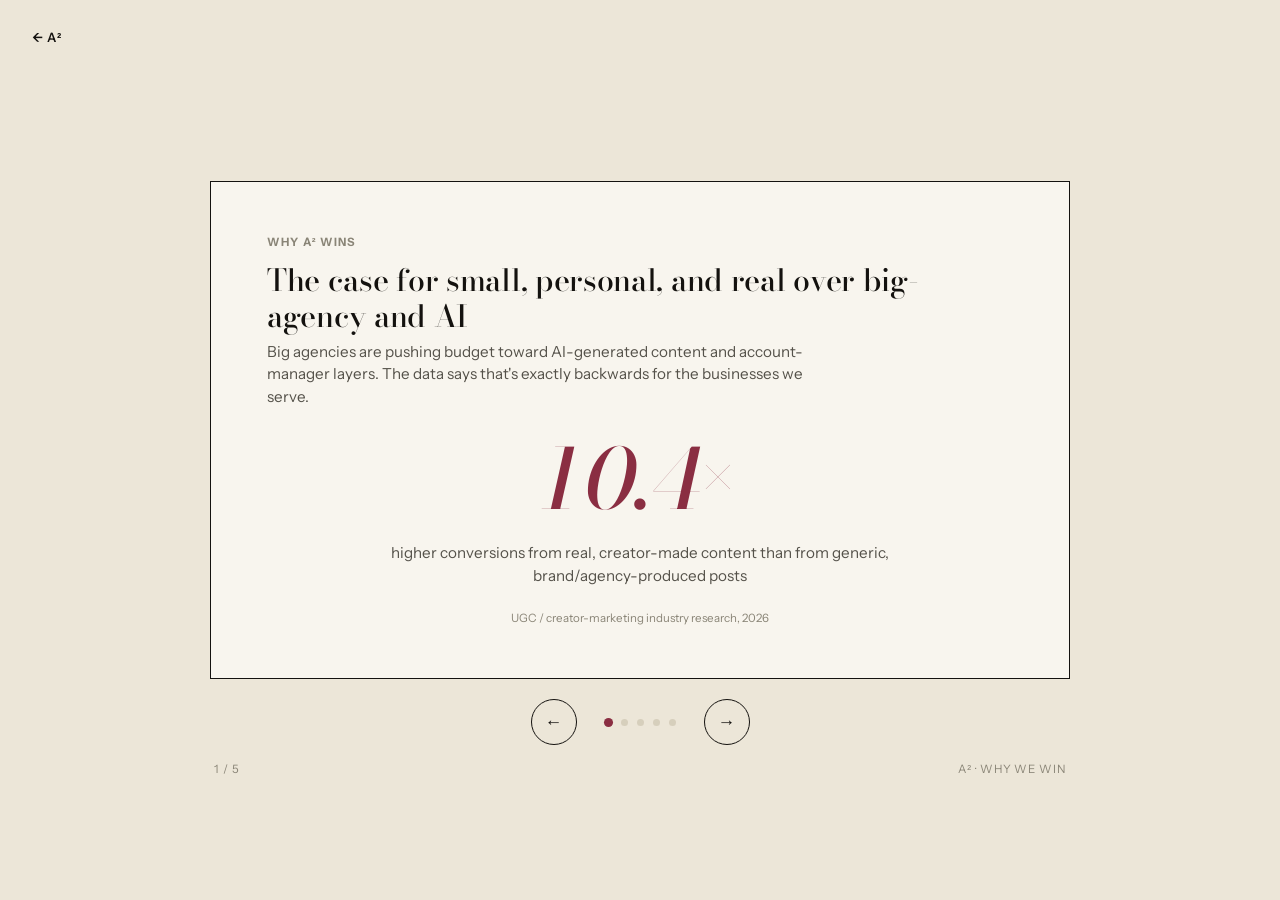
==== why-we-win.html @ 1659cc6f "Create why-we-win.html" ====
<!DOCTYPE html>
<html lang="en">
<head>
  <meta charset="UTF-8" />
  <meta name="viewport" content="width=device-width, initial-scale=1.0" />
  <title>Why A² Wins — The Data</title>
  <meta name="description" content="Why A²'s real, local, creator-made approach outperforms big-agency and AI-generated content — the data on trust, engagement, and conversion." />
  <link rel="preconnect" href="https://fonts.googleapis.com">
  <link rel="preconnect" href="https://fonts.gstatic.com" crossorigin>
  <link href="https://fonts.googleapis.com/css2?family=Bodoni+Moda:ital,wght@0,400;0,500;0,600;1,400;1,500&family=Instrument+Sans:wght@400;500;600;700&display=swap" rel="stylesheet">
  <link rel="stylesheet" href="styles.css" />
  <style>
    .viz-root {
      color-scheme: light;
      --surface-1:      #f8f5ee;
      --page:           #ece6d8;
      --text-primary:   #14120f;
      --text-secondary: #55524a;
      --text-muted:     #8a8577;
      --grid:           #e2dccb;
      --baseline:       #cdc5b0;
      --border:         rgba(20,18,15,0.12);
      --series-authentic: #8a2e42;
      --series-ai:         #96762a;
      --series-neutral:    #cdc5b0;
      --good:  #4c6b3f;
    }

    * { box-sizing: border-box; }

    .viz-root {
      font-family: 'Instrument Sans', -apple-system, BlinkMacSystemFont, 'Segoe UI', sans-serif;
      background: var(--page);
      color: var(--text-primary);
      min-height: 100vh;
      display: flex;
      flex-direction: column;
      align-items: center;
      justify-content: center;
      padding: 100px 16px 40px;
    }

    .viz-root h1, .viz-root h2, .viz-root h3 {
      font-family: 'Bodoni Moda', Georgia, serif;
      font-weight: 500;
      letter-spacing: -0.01em;
    }

    .back-link {
      position: fixed;
      top: 28px;
      left: 32px;
      z-index: 21;
      font-size: 0.8rem;
      font-weight: 600;
      text-transform: uppercase;
      letter-spacing: 0.08em;
      color: var(--text-primary);
    }

    .deck {
      width: 100%;
      max-width: 860px;
    }

    .stage {
      position: relative;
      background: var(--surface-1);
      border: 1px solid var(--text-primary);
      border-radius: 0;
      padding: 52px 56px 40px;
      min-height: 480px;
      display: flex;
      flex-direction: column;
      overflow: hidden;
    }

    .slide {
      display: none;
      flex-direction: column;
      flex: 1;
      animation: fade 0.25s ease;
    }
    .slide.is-active { display: flex; }

    @keyframes fade {
      from { opacity: 0; transform: translateY(6px); }
      to { opacity: 1; transform: translateY(0); }
    }

    .eyebrow {
      text-transform: uppercase;
      letter-spacing: 0.1em;
      font-size: 0.72rem;
      font-weight: 700;
      color: var(--text-muted);
      margin: 0 0 10px;
    }

    .slide h2 {
      font-size: 1.9rem;
      font-weight: 500;
      line-height: 1.2;
      margin: 0 0 6px;
      letter-spacing: -0.01em;
    }

    .slide .sub {
      font-size: 0.95rem;
      color: var(--text-secondary);
      margin: 0 0 28px;
      max-width: 58ch;
    }

    .chart-body { flex: 1; display: flex; flex-direction: column; justify-content: center; gap: 22px; }

    /* ---- Bar row ---- */
    .bar-row { display: flex; flex-direction: column; gap: 8px; }
    .bar-label-row {
      display: flex;
      justify-content: space-between;
      align-items: baseline;
      font-size: 0.86rem;
      color: var(--text-secondary);
    }
    .bar-label-row .val {
      font-family: 'Bodoni Moda', Georgia, serif;
      font-weight: 500;
      font-size: 1.25rem;
      color: var(--text-primary);
      font-variant-numeric: normal;
    }
    .bar-track {
      position: relative;
      height: 12px;
      background: var(--grid);
      border-radius: 0;
      border: 1px solid var(--baseline);
      overflow: hidden;
    }
    .bar-fill {
      position: absolute;
      left: 0; top: 0; bottom: 0;
      border-radius: 0;
      width: 0%;
      transition: width 0.9s cubic-bezier(0.22, 1, 0.36, 1);
    }
    .bar-fill.authentic { background: var(--series-authentic); }
    .bar-fill.ai { background: var(--series-ai); }
    .bar-fill.neutral { background: var(--series-neutral); }

    .source-tag {
      font-size: 0.72rem;
      color: var(--text-muted);
    }

    /* ---- Legend ---- */
    .legend {
      display: flex;
      gap: 22px;
      margin-top: 6px;
      flex-wrap: wrap;
    }
    .legend-item {
      display: flex;
      align-items: center;
      gap: 8px;
      font-size: 0.82rem;
      color: var(--text-secondary);
    }
    .legend-swatch {
      width: 12px; height: 12px; border-radius: 0; flex: none;
    }
    .legend-swatch.authentic { background: var(--series-authentic); }
    .legend-swatch.ai { background: var(--series-ai); }

    /* ---- Stat tiles (title / closing) ---- */
    .hero-num {
      font-family: 'Bodoni Moda', Georgia, serif;
      font-size: clamp(3.2rem, 9vw, 5.2rem);
      font-weight: 500;
      font-style: italic;
      line-height: 1;
      letter-spacing: -0.01em;
    }
    .hero-num.authentic { color: var(--series-authentic); }

    .stat-grid {
      display: grid;
      grid-template-columns: repeat(2, 1fr);
      gap: 0;
      border-top: 1px solid var(--text-primary);
      border-left: 1px solid var(--text-primary);
    }
    .stat-tile {
      border-right: 1px solid var(--text-primary);
      border-bottom: 1px solid var(--text-primary);
      border-radius: 0;
      padding: 22px 24px;
    }
    .stat-tile .num {
      font-family: 'Bodoni Moda', Georgia, serif;
      font-size: 2.1rem;
      font-weight: 500;
      letter-spacing: -0.01em;
    }
    .stat-tile .num.authentic { color: var(--series-authentic); }
    .stat-tile .num.ai { color: var(--series-ai); }
    .stat-tile .label { font-size: 0.82rem; color: var(--text-secondary); margin-top: 4px; }

    /* ---- Offer grid (closing slide) ---- */
    .offer-grid {
      display: grid;
      grid-template-columns: repeat(3, 1fr);
      gap: 0;
      border-top: 1px solid var(--text-primary);
      border-left: 1px solid var(--text-primary);
    }
    .offer-card {
      padding: 26px 22px;
      border-right: 1px solid var(--text-primary);
      border-bottom: 1px solid var(--text-primary);
      min-height: 180px;
      display: flex;
      flex-direction: column;
      justify-content: center;
    }
    .offer-card h3 {
      font-size: 1.2rem;
      margin: 0 0 0.4em;
    }
    .offer-card p {
      margin: 0;
      font-size: 0.86rem;
      color: var(--text-secondary);
      line-height: 1.45;
    }
    .offer-card--dark {
      background: var(--text-primary);
      color: var(--surface-1);
    }
    .offer-card--dark h3,
    .offer-card--dark p {
      color: var(--surface-1);
    }
    .cta-line {
      margin: 26px 0 0;
      font-family: 'Bodoni Moda', Georgia, serif;
      font-style: italic;
      font-size: 1.25rem;
      color: var(--text-primary);
      text-align: center;
    }
    .cta-line span { color: var(--series-authentic); }

    /* ---- Nav ---- */
    .nav-row {
      display: flex;
      align-items: center;
      justify-content: center;
      gap: 28px;
      margin-top: 20px;
    }
    .nav-arrow {
      width: 46px; height: 46px;
      border-radius: 50%;
      border: 1px solid var(--text-primary);
      background: transparent;
      color: var(--text-primary);
      font-size: 1.1rem;
      cursor: pointer;
      display: flex;
      align-items: center;
      justify-content: center;
      transition: background 0.15s, color 0.15s, border-color 0.15s;
      flex: none;
    }
    .nav-arrow:hover {
      background: var(--series-authentic);
      border-color: var(--series-authentic);
      color: var(--surface-1);
    }
    .dots { display: flex; gap: 9px; }
    .dot {
      width: 7px; height: 7px;
      border-radius: 50%;
      background: var(--baseline);
      opacity: 0.7;
      cursor: pointer;
      transition: opacity 0.15s, background 0.15s, transform 0.15s;
    }
    .dot.is-active {
      background: var(--series-authentic);
      opacity: 1;
      transform: scale(1.3);
    }

    .deck-foot {
      display: flex;
      justify-content: space-between;
      align-items: center;
      margin-top: 16px;
      padding: 0 4px;
      font-size: 0.72rem;
      text-transform: uppercase;
      letter-spacing: 0.08em;
      color: var(--text-muted);
    }

    @media (max-width: 640px) {
      .stage { padding: 32px 22px 28px; min-height: 560px; }
      .stat-grid { grid-template-columns: 1fr; }
      .offer-grid { grid-template-columns: 1fr; }
      .slide h2 { font-size: 1.35rem; }
      .back-link { top: 22px; left: 20px; }
    }
  </style>
</head>
<body>

  <a href="index.html" class="back-link">&#8592; A²</a>

  <div class="viz-root">
    <div class="deck">
      <div class="stage" id="stage">

        <!-- Slide 1: Title -->
        <div class="slide is-active">
          <p class="eyebrow">Why A² wins</p>
          <h2 style="font-size: 1.9rem;">The case for small, personal, and real over big-agency and AI</h2>
          <p class="sub">Big agencies are pushing budget toward AI-generated content and account-manager layers. The data says that's exactly backwards for the businesses we serve.</p>
          <div class="chart-body" style="align-items: center; text-align: center;">
            <div class="hero-num authentic">10.4×</div>
            <p class="sub" style="margin: 0;">higher conversions from real, creator-made content than from generic, brand/agency-produced posts</p>
            <p class="source-tag">UGC / creator-marketing industry research, 2026</p>
          </div>
        </div>

        <!-- Slide 2: Trust -->
        <div class="slide">
          <p class="eyebrow">Why "small and personal" is an advantage</p>
          <h2>People can feel the difference, and they trust it more</h2>
          <p class="sub">A big agency's polished, mass-produced (often AI-assisted) content reads exactly like what it is. Local businesses need the opposite.</p>
          <div class="chart-body">
            <div class="bar-row">
              <div class="bar-label-row"><span>Trust videos with real, visible people more than content without them</span><span class="val">78%</span></div>
              <div class="bar-track"><div class="bar-fill authentic" style="width:78%"></div></div>
            </div>
            <div class="bar-row">
              <div class="bar-label-row"><span>Want real people featured in the videos they watch</span><span class="val">68%</span></div>
              <div class="bar-track"><div class="bar-fill authentic" style="width:68%"></div></div>
            </div>
            <div class="bar-row">
              <div class="bar-label-row"><span>Say AI-generated video lowers their trust in the brand</span><span class="val">36%</span></div>
              <div class="bar-track"><div class="bar-fill ai" style="width:36%"></div></div>
            </div>
          </div>
          <p class="source-tag">Animoto, 2026 State of Video Report</p>
        </div>

        <!-- Slide 3: Engagement & conversion -->
        <div class="slide">
          <p class="eyebrow">Why our work performs</p>
          <h2>Real, local storytelling doesn't just feel better: it converts better</h2>
          <p class="sub">This is the direct payoff of working with two people who actually know the business, instead of an account team producing generic content at scale.</p>
          <div class="chart-body">
            <div class="stat-grid">
              <div class="stat-tile">
                <div class="num authentic">10.4×</div>
                <div class="label">higher conversions from creator/customer content vs. generic brand-produced posts</div>
              </div>
              <div class="stat-tile">
                <div class="num authentic">59%</div>
                <div class="label">higher engagement on creator content vs. non-creator content at the same cost</div>
              </div>
              <div class="stat-tile">
                <div class="num authentic">4×</div>
                <div class="label">higher click-through rate for ads featuring authentic, real content</div>
              </div>
              <div class="stat-tile">
                <div class="num authentic">80%</div>
                <div class="label">of Gen Z rely on real, user-generated video before they buy</div>
              </div>
            </div>
          </div>
          <p class="source-tag">Compiled from UGC/creator-marketing industry research, 2026</p>
        </div>

        <!-- Slide 4: The disconnect -->
        <div class="slide">
          <p class="eyebrow">The opening for us</p>
          <h2>Big agencies are betting on AI. Buyers are betting against it.</h2>
          <p class="sub">This is the gap A² sits in: while agencies chase AI-content efficiency, the businesses (and their customers) we work with still want a person behind the camera.</p>
          <div class="chart-body">
            <div class="bar-row">
              <div class="bar-label-row"><span>Marketers/agencies shifting budget from creators toward AI-generated content</span><span class="val">77%</span></div>
              <div class="bar-track"><div class="bar-fill ai" style="width:77%"></div></div>
            </div>
            <div class="bar-row">
              <div class="bar-label-row"><span>Consumers who want real people featured in brand content instead</span><span class="val">68%</span></div>
              <div class="bar-track"><div class="bar-fill authentic" style="width:68%"></div></div>
            </div>
            <div class="bar-row">
              <div class="bar-label-row"><span>Consumers who say visible AI content actually builds trust</span><span class="val">7%</span></div>
              <div class="bar-track"><div class="bar-fill ai" style="width:7%"></div></div>
            </div>
            <div class="legend">
              <div class="legend-item"><span class="legend-swatch authentic"></span>Favors real, local, personal (our lane)</div>
              <div class="legend-item"><span class="legend-swatch ai"></span>Big-agency / AI direction</div>
            </div>
          </div>
          <p class="source-tag">Klaviyo &amp; Datalily consumer survey; Animoto 2026 report</p>
        </div>

        <!-- Slide 5: Work with us -->
        <div class="slide">
          <p class="eyebrow">Where this shows up</p>
          <h2>This is exactly what A² does for you</h2>
          <p class="sub">Real content, made by two people who actually know your business. That's the whole model, across three things.</p>
          <div class="chart-body">
            <div class="offer-grid">
              <div class="offer-card">
                <h3>Content &amp; Storytelling</h3>
                <p>Photography, video, and social content that's actually about your business, not a generic template.</p>
              </div>
              <div class="offer-card offer-card--dark">
                <h3>Brand &amp; Design</h3>
                <p>Logo, brand direction, flyers &amp; print: a look that's consistent because two people built it, together.</p>
              </div>
              <div class="offer-card">
                <h3>Marketing</h3>
                <p>Email, campaigns, and content planning that runs on what's real about your business, not what's easy to automate.</p>
              </div>
            </div>
            <p class="cta-line">Small, personal, local: <span><a href="index.html#contact" style="color: inherit;">let's make something real for your business.</a></span></p>
          </div>
        </div>

      </div>

      <div class="nav-row">
        <button class="nav-arrow" id="prevBtn" aria-label="Previous">&#8592;</button>
        <div class="dots" id="dots"></div>
        <button class="nav-arrow" id="nextBtn" aria-label="Next">&#8594;</button>
      </div>
      <div class="deck-foot">
        <span id="slideCount">1 / 5</span>
        <span>A² · Why We Win</span>
      </div>
    </div>
  </div>

  <script>
    (function () {
      const slides = document.querySelectorAll('.slide');
      const dotsWrap = document.getElementById('dots');
      const prevBtn = document.getElementById('prevBtn');
      const nextBtn = document.getElementById('nextBtn');
      const countEl = document.getElementById('slideCount');
      let index = 0;

      slides.forEach((_, i) => {
        const dot = document.createElement('span');
        dot.className = 'dot' + (i === 0 ? ' is-active' : '');
        dot.addEventListener('click', () => go(i));
        dotsWrap.appendChild(dot);
      });
      const dots = dotsWrap.querySelectorAll('.dot');

      function animateBars(slide) {
        slide.querySelectorAll('.bar-fill').forEach(bar => {
          const target = bar.style.width;
          bar.style.width = '0%';
          requestAnimationFrame(() => requestAnimationFrame(() => {
            bar.style.width = target;
          }));
        });
      }

      function go(i) {
        slides[index].classList.remove('is-active');
        dots[index].classList.remove('is-active');
        index = (i + slides.length) % slides.length;
        slides[index].classList.add('is-active');
        dots[index].classList.add('is-active');
        countEl.textContent = (index + 1) + ' / ' + slides.length;
        animateBars(slides[index]);
      }

      prevBtn.addEventListener('click', () => go(index - 1));
      nextBtn.addEventListener('click', () => go(index + 1));
      document.addEventListener('keydown', (e) => {
        if (e.key === 'ArrowLeft') go(index - 1);
        if (e.key === 'ArrowRight') go(index + 1);
      });

      animateBars(slides[0]);
    })();
  </script>

</body>
</html>
---- styles.css ----
/* ---- Base ---- */
:root {
  --cream: #f2efe7;
  --ink: #14120f;
  --ink-soft: #55524a;
  --line: #14120f;
  --accent: #6e1f2f;
  --max-width: 1280px;
}

* { box-sizing: border-box; }

html { scroll-behavior: smooth; }

body {
  margin: 0;
  font-family: 'Instrument Sans', -apple-system, BlinkMacSystemFont, 'Segoe UI', sans-serif;
  color: var(--ink);
  background: var(--cream);
  line-height: 1.5;
  -webkit-font-smoothing: antialiased;
}

h1, h2, h3 {
  font-family: 'Bodoni Moda', Georgia, serif;
  font-weight: 500;
  line-height: 1.05;
  margin: 0;
  letter-spacing: -0.01em;
}

p { margin: 0 0 1em; color: var(--ink-soft); }

a { color: inherit; text-decoration: none; }

ul { padding-left: 0; list-style: none; margin: 0; }

.container {
  max-width: var(--max-width);
  margin: 0 auto;
  padding: 0 32px;
}

.eyebrow {
  text-transform: uppercase;
  letter-spacing: 0.14em;
  font-size: 0.72rem;
  font-weight: 700;
  color: var(--ink);
  margin-bottom: 1em;
  font-family: 'Instrument Sans', sans-serif;
}

.section-head {
  margin-bottom: 3em;
}

.section-head h2 {
  font-size: clamp(1.8rem, 3.4vw, 2.6rem);
}

/* ---- Header ---- */
.site-header {
  position: fixed;
  top: 0;
  left: 0;
  right: 0;
  display: flex;
  justify-content: space-between;
  align-items: center;
  padding: 28px 32px;
  z-index: 20;
  mix-blend-mode: difference;
}

.menu-btn {
  background: none;
  border: none;
  cursor: pointer;
  display: flex;
  flex-direction: column;
  gap: 5px;
  padding: 4px;
}

.menu-btn span {
  width: 24px;
  height: 2px;
  background: var(--cream);
  display: block;
}

.header-cta {
  font-size: 0.8rem;
  font-weight: 600;
  text-transform: uppercase;
  letter-spacing: 0.08em;
  color: var(--cream);
}

/* ---- Hero ---- */
.hero {
  padding: 120px 0 0;
}

.wordmark {
  font-size: clamp(4.5rem, 18vw, 13rem);
  text-align: center;
  margin: 0;
  padding: 0 16px;
  letter-spacing: -0.03em;
}

.hero-meta {
  display: flex;
  justify-content: space-between;
  align-items: center;
  flex-wrap: wrap;
  gap: 12px;
  padding-top: 24px;
  padding-bottom: 24px;
  border-bottom: 1px solid var(--line);
  margin-bottom: 32px;
  font-size: 0.8rem;
}

.hero-tag {
  text-transform: uppercase;
  letter-spacing: 0.1em;
  font-weight: 600;
}

.hero-nav {
  display: flex;
  gap: 28px;
  text-transform: uppercase;
  letter-spacing: 0.08em;
  font-weight: 600;
  font-size: 0.78rem;
}

.hero-nav a:hover { color: var(--accent); }

.hero-frame {
  padding: 0 32px 0;
}

.hero-image {
  width: 100%;
  aspect-ratio: 16 / 8;
  border: 2px solid var(--line);
}

/* ---- Placeholders ---- */
.placeholder {
  background: repeating-linear-gradient(
    135deg,
    #e7e1d4,
    #e7e1d4 12px,
    #ddd5c3 12px,
    #ddd5c3 24px
  );
  display: flex;
  align-items: center;
  justify-content: center;
  font-size: 0.85rem;
  font-weight: 600;
  color: var(--ink-soft);
  text-transform: uppercase;
  letter-spacing: 0.06em;
}

/* ---- Intro ---- */
.intro {
  padding: 100px 0 80px;
  border-bottom: 1px solid var(--line);
}

.intro-grid h2 {
  font-size: clamp(1.9rem, 4vw, 3.1rem);
  max-width: 20ch;
  margin-bottom: 0.6em;
}

.intro-sub {
  max-width: 48ch;
  font-size: 1.05rem;
}

/* ---- Why ---- */
.why {
  padding: 80px 0;
  border-bottom: 1px solid var(--line);
}

.why-grid {
  display: grid;
  grid-template-columns: 1fr 1fr;
  gap: 64px;
}

.why-block h3 {
  font-size: 1.6rem;
  margin-bottom: 0.5em;
}

.why-block p { max-width: 46ch; }

/* ---- Offer ---- */
.offer {
  padding: 100px 0;
  border-bottom: 1px solid var(--line);
}

.offer-grid {
  display: grid;
  grid-template-columns: repeat(3, 1fr);
  gap: 0;
  border-top: 1px solid var(--line);
  border-left: 1px solid var(--line);
}

.offer-card {
  padding: 40px 32px;
  border-right: 1px solid var(--line);
  border-bottom: 1px solid var(--line);
  min-height: 260px;
  display: flex;
  flex-direction: column;
  justify-content: center;
}

.offer-card--dark {
  background: var(--ink);
  color: var(--cream);
}

.offer-card--dark h3,
.offer-card--dark p {
  color: var(--cream);
}

.offer-card h3 {
  font-size: 1.5rem;
  margin-bottom: 0.4em;
}

.offer-card p {
  margin-bottom: 0;
  font-size: 0.95rem;
}

/* ---- Work ---- */
.work {
  padding: 100px 0;
  border-bottom: 1px solid var(--line);
}

.work-grid {
  display: grid;
  grid-template-columns: repeat(3, 1fr);
  grid-auto-rows: 220px;
  gap: 4px;
}

.work-tile {
  position: relative;
  padding: 18px;
  align-items: flex-end;
  justify-content: flex-start;
  flex-direction: column;
  text-align: left;
}

.work-tile--tall { grid-row: span 2; }
.work-tile--wide { grid-column: span 2; }

.work-tag {
  font-size: 0.68rem;
  letter-spacing: 0.1em;
  margin-bottom: 6px;
}

.work-title {
  font-family: 'Bodoni Moda', serif;
  font-size: 1.1rem;
  text-transform: none;
  letter-spacing: 0;
  color: var(--ink);
}

/* ---- Different (slider) ---- */
.different {
  padding: 100px 0 110px;
  border-bottom: 1px solid var(--line);
}

.slider {
  display: flex;
  align-items: center;
  gap: 40px;
  margin-top: 0.4em;
}

.slider-arrow {
  flex: none;
  width: 52px;
  height: 52px;
  border-radius: 50%;
  border: 1px solid var(--ink);
  background: transparent;
  color: var(--ink);
  font-size: 1.2rem;
  cursor: pointer;
  display: flex;
  align-items: center;
  justify-content: center;
  transition: background 0.2s, color 0.2s, border-color 0.2s;
}

.slider-arrow:hover {
  background: var(--accent);
  border-color: var(--accent);
  color: var(--cream);
}

.slider-text {
  flex: 1;
  font-family: 'Bodoni Moda', serif;
  font-style: italic;
  font-weight: 400;
  font-size: clamp(1.4rem, 3.2vw, 2.4rem);
  line-height: 1.3;
  color: var(--ink);
  margin: 0;
  text-align: center;
  transition: opacity 0.15s ease;
  min-height: 2.6em;
  display: flex;
  align-items: center;
  justify-content: center;
}

.slider-dots {
  display: flex;
  justify-content: center;
  gap: 10px;
  margin-top: 36px;
}

.slider-dot {
  width: 8px;
  height: 8px;
  border-radius: 50%;
  background: var(--ink-soft);
  opacity: 0.35;
  cursor: pointer;
  transition: opacity 0.2s, background 0.2s;
}

.slider-dot.is-active {
  background: var(--accent);
  opacity: 1;
}

/* ---- About ---- */
.about {
  padding: 100px 0;
  border-bottom: 1px solid var(--line);
}

.about-grid {
  display: grid;
  grid-template-columns: 0.9fr 1.1fr;
  gap: 64px;
  align-items: center;
}

.about-photo {
  aspect-ratio: 4 / 5;
  border: 2px solid var(--line);
}

.about-text h2 {
  font-size: clamp(1.8rem, 3.2vw, 2.4rem);
  margin-bottom: 0.5em;
}

.about-text p {
  max-width: 50ch;
}

/* ---- Contact ---- */
.contact {
  padding: 100px 0 120px;
}

.contact h2 {
  font-size: clamp(2.4rem, 6vw, 4.5rem);
  margin-bottom: 0.7em;
}

.contact-form {
  max-width: 640px;
  display: flex;
  flex-direction: column;
  gap: 20px;
}

.form-row {
  display: grid;
  grid-template-columns: 1fr 1fr;
  gap: 20px;
}

label {
  display: flex;
  flex-direction: column;
  gap: 8px;
  font-size: 0.85rem;
  font-weight: 600;
  text-transform: uppercase;
  letter-spacing: 0.06em;
}

input, textarea {
  font-family: 'Instrument Sans', sans-serif;
  font-size: 1rem;
  font-weight: 400;
  text-transform: none;
  letter-spacing: 0;
  padding: 14px 0;
  border: none;
  border-bottom: 1px solid var(--line);
  background: transparent;
  color: var(--ink);
}

input:focus, textarea:focus {
  outline: none;
  border-color: var(--accent);
}

.btn {
  align-self: flex-start;
  margin-top: 12px;
  border: 1px solid var(--ink);
  background: var(--ink);
  color: var(--cream);
  cursor: pointer;
  padding: 15px 30px;
  font-family: 'Instrument Sans', sans-serif;
  font-weight: 600;
  font-size: 0.9rem;
  text-transform: uppercase;
  letter-spacing: 0.06em;
}

.btn:hover {
  background: var(--accent);
  border-color: var(--accent);
}

.contact-alt {
  margin-top: 2.4em;
  font-size: 0.9rem;
  text-transform: uppercase;
  letter-spacing: 0.05em;
}

.contact-alt a {
  color: var(--accent);
  font-weight: 700;
}

/* ---- Footer ---- */
.site-footer {
  padding: 28px 0;
  border-top: 1px solid var(--line);
}

.footer-inner {
  display: flex;
  justify-content: space-between;
  align-items: center;
  font-size: 0.78rem;
  text-transform: uppercase;
  letter-spacing: 0.08em;
  color: var(--ink-soft);
}

.footer-wordmark {
  font-family: 'Bodoni Moda', serif;
  font-size: 1.3rem;
  text-transform: none;
  letter-spacing: 0;
  color: var(--ink);
}

/* ---- Responsive ---- */
@media (max-width: 900px) {
  .why-grid { grid-template-columns: 1fr; gap: 40px; }
  .offer-grid { grid-template-columns: 1fr; }
  .work-grid { grid-template-columns: repeat(2, 1fr); grid-auto-rows: 200px; }
  .work-tile--wide { grid-column: span 2; }
  .about-grid { grid-template-columns: 1fr; }
  .form-row { grid-template-columns: 1fr; }
}

@media (max-width: 560px) {
  .work-grid { grid-template-columns: 1fr; }
  .work-tile--tall { grid-row: span 1; }
  .work-tile--wide { grid-column: span 1; }
  .hero-meta { flex-direction: column; align-items: flex-start; }
  .footer-inner { flex-direction: column; gap: 8px; align-items: flex-start; }
  .slider { gap: 16px; }
  .slider-arrow { width: 40px; height: 40px; font-size: 1rem; }
}
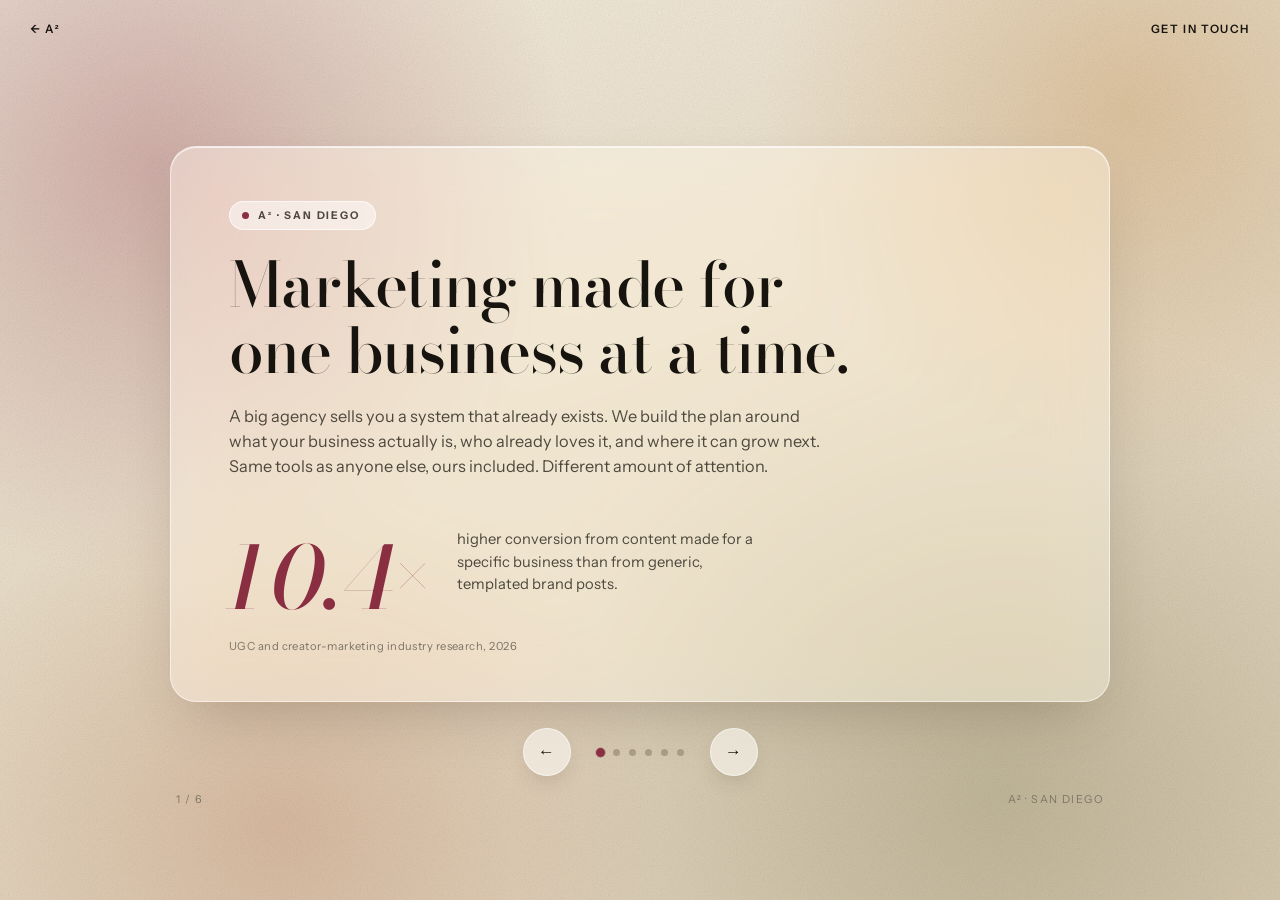
==== commit 363e4e72: "Create why-we-win.html" ====
--- a/why-we-win.html
+++ b/why-we-win.html
@@ -3,449 +3,553 @@
 <head>
   <meta charset="UTF-8" />
   <meta name="viewport" content="width=device-width, initial-scale=1.0" />
-  <title>Why A² Wins — The Data</title>
-  <meta name="description" content="Why A²'s real, local, creator-made approach outperforms big-agency and AI-generated content — the data on trust, engagement, and conversion." />
+  <title>Why A² · Marketing built for one business</title>
+  <meta name="description" content="A² builds marketing plans around one business at a time. The case for a small, personal studio over a big agency, in ethos, pathos, and logos." />
   <link rel="preconnect" href="https://fonts.googleapis.com">
   <link rel="preconnect" href="https://fonts.gstatic.com" crossorigin>
   <link href="https://fonts.googleapis.com/css2?family=Bodoni+Moda:ital,wght@0,400;0,500;0,600;1,400;1,500&family=Instrument+Sans:wght@400;500;600;700&display=swap" rel="stylesheet">
-  <link rel="stylesheet" href="styles.css" />
   <style>
-    .viz-root {
-      color-scheme: light;
-      --surface-1:      #f8f5ee;
-      --page:           #ece6d8;
-      --text-primary:   #14120f;
-      --text-secondary: #55524a;
-      --text-muted:     #8a8577;
-      --grid:           #e2dccb;
-      --baseline:       #cdc5b0;
-      --border:         rgba(20,18,15,0.12);
-      --series-authentic: #8a2e42;
-      --series-ai:         #96762a;
-      --series-neutral:    #cdc5b0;
-      --good:  #4c6b3f;
+    :root {
+      --ink:          #17140f;
+      --ink-soft:     #4e483d;
+      --ink-faint:    #7c7466;
+      --cream:        #f6f1e6;
+      --maroon:       #8a2e42;
+      --ochre:        #96762a;
+      --glass:        rgba(252, 249, 242, 0.42);
+      --glass-strong: rgba(252, 249, 242, 0.62);
+      --glass-edge:   rgba(255, 255, 255, 0.55);
+      --glass-shadow: 0 24px 60px -20px rgba(60, 40, 25, 0.28);
     }
 
     * { box-sizing: border-box; }
 
-    .viz-root {
+    html { height: 100%; }
+
+    body {
+      margin: 0;
+      min-height: 100%;
       font-family: 'Instrument Sans', -apple-system, BlinkMacSystemFont, 'Segoe UI', sans-serif;
-      background: var(--page);
-      color: var(--text-primary);
+      color: var(--ink);
+      background: #ece3d2;
+      overflow-x: hidden;
+    }
+
+    /* ---- Background wash ---- */
+    .bg {
+      position: fixed;
+      inset: 0;
+      z-index: -2;
+      background:
+        radial-gradient(52vw 52vw at 12% 18%, rgba(138, 46, 66, 0.30), transparent 62%),
+        radial-gradient(46vw 46vw at 88% 12%, rgba(196, 140, 74, 0.34), transparent 62%),
+        radial-gradient(60vw 58vw at 78% 88%, rgba(110, 106, 62, 0.30), transparent 64%),
+        radial-gradient(48vw 44vw at 22% 92%, rgba(173, 96, 62, 0.26), transparent 62%),
+        linear-gradient(160deg, #f3ecdd 0%, #e8dcc6 48%, #e2d4bd 100%);
+    }
+
+    /* grain, so the gradient reads like paper rather than a screen */
+    .grain {
+      position: fixed;
+      inset: 0;
+      z-index: -1;
+      pointer-events: none;
+      opacity: 0.42;
+      mix-blend-mode: multiply;
+      background-image: url("data:image/svg+xml,%3Csvg xmlns='http://www.w3.org/2000/svg' width='220' height='220'%3E%3Cfilter id='n'%3E%3CfeTurbulence type='fractalNoise' baseFrequency='0.85' numOctaves='3' stitchTiles='stitch'/%3E%3CfeColorMatrix type='saturate' values='0'/%3E%3C/filter%3E%3Crect width='220' height='220' filter='url(%23n)' opacity='0.5'/%3E%3C/svg%3E");
+    }
+
+    /* ---- Top bar ---- */
+    .topbar {
+      position: fixed;
+      top: 0; left: 0; right: 0;
+      z-index: 30;
+      display: flex;
+      justify-content: space-between;
+      align-items: center;
+      padding: 22px 30px;
+      font-size: 0.72rem;
+      font-weight: 600;
+      text-transform: uppercase;
+      letter-spacing: 0.14em;
+      color: var(--ink);
+    }
+    .topbar a { color: inherit; text-decoration: none; }
+    .topbar a:hover { color: var(--maroon); }
+
+    /* ---- Layout ---- */
+    .wrap {
       min-height: 100vh;
       display: flex;
       flex-direction: column;
       align-items: center;
       justify-content: center;
-      padding: 100px 16px 40px;
-    }
-
-    .viz-root h1, .viz-root h2, .viz-root h3 {
+      padding: 84px 20px 32px;
+    }
+
+    .deck { width: 100%; max-width: 940px; }
+
+    .stage {
+      position: relative;
+      border-radius: 26px;
+      padding: 54px 58px 48px;
+      min-height: 520px;
+      display: flex;
+      flex-direction: column;
+      background: var(--glass);
+      backdrop-filter: blur(26px) saturate(150%);
+      -webkit-backdrop-filter: blur(26px) saturate(150%);
+      border: 1px solid var(--glass-edge);
+      box-shadow: var(--glass-shadow), inset 0 1px 0 rgba(255,255,255,0.7);
+      overflow: hidden;
+    }
+
+    .slide { display: none; flex-direction: column; flex: 1; }
+    .slide.is-active { display: flex; animation: rise 0.45s cubic-bezier(0.22, 1, 0.36, 1); }
+
+    @keyframes rise {
+      from { opacity: 0; transform: translateY(10px); }
+      to { opacity: 1; transform: translateY(0); }
+    }
+
+    /* ---- Type ---- */
+    .label {
+      display: inline-flex;
+      align-items: center;
+      gap: 9px;
+      align-self: flex-start;
+      padding: 7px 15px 7px 12px;
+      border-radius: 999px;
+      background: rgba(255,255,255,0.5);
+      border: 1px solid rgba(255,255,255,0.7);
+      font-size: 0.66rem;
+      font-weight: 700;
+      text-transform: uppercase;
+      letter-spacing: 0.17em;
+      color: var(--ink-soft);
+      margin-bottom: 22px;
+    }
+    .label::before {
+      content: '';
+      width: 7px; height: 7px;
+      border-radius: 50%;
+      background: var(--maroon);
+    }
+
+    h1, h2 {
       font-family: 'Bodoni Moda', Georgia, serif;
       font-weight: 500;
-      letter-spacing: -0.01em;
-    }
-
-    .back-link {
-      position: fixed;
-      top: 28px;
-      left: 32px;
-      z-index: 21;
-      font-size: 0.8rem;
-      font-weight: 600;
-      text-transform: uppercase;
-      letter-spacing: 0.08em;
-      color: var(--text-primary);
-    }
-
-    .deck {
-      width: 100%;
-      max-width: 860px;
-    }
-
-    .stage {
-      position: relative;
-      background: var(--surface-1);
-      border: 1px solid var(--text-primary);
-      border-radius: 0;
-      padding: 52px 56px 40px;
-      min-height: 480px;
-      display: flex;
-      flex-direction: column;
-      overflow: hidden;
-    }
-
-    .slide {
-      display: none;
-      flex-direction: column;
-      flex: 1;
-      animation: fade 0.25s ease;
-    }
-    .slide.is-active { display: flex; }
-
-    @keyframes fade {
-      from { opacity: 0; transform: translateY(6px); }
-      to { opacity: 1; transform: translateY(0); }
-    }
-
-    .eyebrow {
-      text-transform: uppercase;
-      letter-spacing: 0.1em;
-      font-size: 0.72rem;
-      font-weight: 700;
-      color: var(--text-muted);
-      margin: 0 0 10px;
-    }
-
-    .slide h2 {
-      font-size: 1.9rem;
+      letter-spacing: -0.018em;
+      line-height: 1.06;
+      margin: 0;
+    }
+
+    h1 { font-size: clamp(2.3rem, 5.4vw, 3.9rem); max-width: 16ch; }
+    h2 { font-size: clamp(1.8rem, 3.8vw, 2.7rem); max-width: 20ch; }
+
+    .lede {
+      font-size: 1.02rem;
+      line-height: 1.55;
+      color: var(--ink-soft);
+      max-width: 54ch;
+      margin: 20px 0 0;
+    }
+
+    .body { flex: 1; display: flex; flex-direction: column; justify-content: center; }
+
+    .note {
+      font-size: 0.7rem;
+      letter-spacing: 0.04em;
+      color: var(--ink-faint);
+      margin: 22px 0 0;
+    }
+
+    /* ---- Hero figure ---- */
+    .figure-row {
+      display: flex;
+      align-items: flex-end;
+      gap: 26px;
+      margin-top: 34px;
+      flex-wrap: wrap;
+    }
+    .figure {
+      font-family: 'Bodoni Moda', Georgia, serif;
+      font-style: italic;
       font-weight: 500;
-      line-height: 1.2;
+      font-size: clamp(3.4rem, 9vw, 5.4rem);
+      line-height: 0.9;
+      color: var(--maroon);
+    }
+    .figure-note {
+      font-size: 0.92rem;
+      line-height: 1.5;
+      color: var(--ink-soft);
+      max-width: 32ch;
+      padding-bottom: 8px;
+    }
+
+    /* ---- Inner glass tiles ---- */
+    .tiles {
+      display: grid;
+      grid-template-columns: repeat(3, 1fr);
+      gap: 14px;
+      margin-top: 30px;
+    }
+    .tile {
+      padding: 20px 20px 22px;
+      border-radius: 16px;
+      background: var(--glass-strong);
+      border: 1px solid rgba(255,255,255,0.6);
+      box-shadow: inset 0 1px 0 rgba(255,255,255,0.8);
+    }
+    .tile h3 {
+      font-family: 'Bodoni Moda', Georgia, serif;
+      font-weight: 500;
+      font-size: 1.12rem;
       margin: 0 0 6px;
       letter-spacing: -0.01em;
     }
-
-    .slide .sub {
-      font-size: 0.95rem;
-      color: var(--text-secondary);
-      margin: 0 0 28px;
-      max-width: 58ch;
-    }
-
-    .chart-body { flex: 1; display: flex; flex-direction: column; justify-content: center; gap: 22px; }
-
-    /* ---- Bar row ---- */
-    .bar-row { display: flex; flex-direction: column; gap: 8px; }
-    .bar-label-row {
+    .tile p {
+      margin: 0;
+      font-size: 0.83rem;
+      line-height: 1.45;
+      color: var(--ink-soft);
+    }
+
+    /* ---- Stat tiles ---- */
+    .stats {
+      display: grid;
+      grid-template-columns: repeat(4, 1fr);
+      gap: 14px;
+      margin-top: 30px;
+    }
+    .stat {
+      padding: 22px 18px;
+      border-radius: 16px;
+      background: var(--glass-strong);
+      border: 1px solid rgba(255,255,255,0.6);
+      box-shadow: inset 0 1px 0 rgba(255,255,255,0.8);
+    }
+    .stat .n {
+      font-family: 'Bodoni Moda', Georgia, serif;
+      font-weight: 500;
+      font-size: 2.1rem;
+      line-height: 1;
+      color: var(--maroon);
+      display: block;
+      margin-bottom: 9px;
+    }
+    .stat p { margin: 0; font-size: 0.78rem; line-height: 1.42; color: var(--ink-soft); }
+
+    /* ---- Bars ---- */
+    .bars { margin-top: 26px; display: flex; flex-direction: column; gap: 20px; }
+    .bar-head {
       display: flex;
       justify-content: space-between;
       align-items: baseline;
-      font-size: 0.86rem;
-      color: var(--text-secondary);
-    }
-    .bar-label-row .val {
+      gap: 16px;
+      font-size: 0.87rem;
+      color: var(--ink-soft);
+      margin-bottom: 9px;
+    }
+    .bar-head .v {
+      font-family: 'Bodoni Moda', Georgia, serif;
+      font-size: 1.22rem;
+      color: var(--ink);
+      flex: none;
+    }
+    .track {
+      height: 10px;
+      border-radius: 999px;
+      background: rgba(255,255,255,0.55);
+      border: 1px solid rgba(255,255,255,0.7);
+      overflow: hidden;
+    }
+    .fill {
+      height: 100%;
+      width: 0%;
+      border-radius: 999px;
+      transition: width 1s cubic-bezier(0.22, 1, 0.36, 1);
+    }
+    .fill.m { background: var(--maroon); }
+    .fill.o { background: var(--ochre); }
+
+    .key {
+      display: flex;
+      gap: 22px;
+      flex-wrap: wrap;
+      margin-top: 22px;
+      font-size: 0.79rem;
+      color: var(--ink-soft);
+    }
+    .key span { display: inline-flex; align-items: center; gap: 8px; }
+    .key i { width: 11px; height: 11px; border-radius: 3px; display: block; }
+    .key i.m { background: var(--maroon); }
+    .key i.o { background: var(--ochre); }
+
+    /* ---- Comparison ---- */
+    .compare {
+      display: grid;
+      grid-template-columns: 1fr 1fr;
+      gap: 14px;
+      margin-top: 22px;
+    }
+    .col {
+      border-radius: 18px;
+      padding: 20px 22px 22px;
+      background: var(--glass-strong);
+      border: 1px solid rgba(255,255,255,0.6);
+      box-shadow: inset 0 1px 0 rgba(255,255,255,0.8);
+    }
+    .col.ours {
+      background: rgba(138, 46, 66, 0.9);
+      border-color: rgba(255,255,255,0.28);
+      box-shadow: inset 0 1px 0 rgba(255,255,255,0.22);
+    }
+    .col h3 {
       font-family: 'Bodoni Moda', Georgia, serif;
       font-weight: 500;
-      font-size: 1.25rem;
-      color: var(--text-primary);
-      font-variant-numeric: normal;
-    }
-    .bar-track {
+      font-size: 1.22rem;
+      margin: 0 0 13px;
+    }
+    .col.ours h3 { color: var(--cream); }
+    .col ul { list-style: none; margin: 0; padding: 0; display: flex; flex-direction: column; gap: 9px; }
+    .col li {
+      font-size: 0.84rem;
+      line-height: 1.42;
+      color: var(--ink-soft);
+      padding-left: 17px;
       position: relative;
-      height: 12px;
-      background: var(--grid);
-      border-radius: 0;
-      border: 1px solid var(--baseline);
-      overflow: hidden;
-    }
-    .bar-fill {
+    }
+    .col li::before {
+      content: '';
       position: absolute;
-      left: 0; top: 0; bottom: 0;
-      border-radius: 0;
-      width: 0%;
-      transition: width 0.9s cubic-bezier(0.22, 1, 0.36, 1);
-    }
-    .bar-fill.authentic { background: var(--series-authentic); }
-    .bar-fill.ai { background: var(--series-ai); }
-    .bar-fill.neutral { background: var(--series-neutral); }
-
-    .source-tag {
-      font-size: 0.72rem;
-      color: var(--text-muted);
-    }
-
-    /* ---- Legend ---- */
-    .legend {
-      display: flex;
-      gap: 22px;
-      margin-top: 6px;
-      flex-wrap: wrap;
-    }
-    .legend-item {
-      display: flex;
-      align-items: center;
-      gap: 8px;
-      font-size: 0.82rem;
-      color: var(--text-secondary);
-    }
-    .legend-swatch {
-      width: 12px; height: 12px; border-radius: 0; flex: none;
-    }
-    .legend-swatch.authentic { background: var(--series-authentic); }
-    .legend-swatch.ai { background: var(--series-ai); }
-
-    /* ---- Stat tiles (title / closing) ---- */
-    .hero-num {
-      font-family: 'Bodoni Moda', Georgia, serif;
-      font-size: clamp(3.2rem, 9vw, 5.2rem);
-      font-weight: 500;
-      font-style: italic;
-      line-height: 1;
-      letter-spacing: -0.01em;
-    }
-    .hero-num.authentic { color: var(--series-authentic); }
-
-    .stat-grid {
-      display: grid;
-      grid-template-columns: repeat(2, 1fr);
-      gap: 0;
-      border-top: 1px solid var(--text-primary);
-      border-left: 1px solid var(--text-primary);
-    }
-    .stat-tile {
-      border-right: 1px solid var(--text-primary);
-      border-bottom: 1px solid var(--text-primary);
-      border-radius: 0;
-      padding: 22px 24px;
-    }
-    .stat-tile .num {
-      font-family: 'Bodoni Moda', Georgia, serif;
-      font-size: 2.1rem;
-      font-weight: 500;
-      letter-spacing: -0.01em;
-    }
-    .stat-tile .num.authentic { color: var(--series-authentic); }
-    .stat-tile .num.ai { color: var(--series-ai); }
-    .stat-tile .label { font-size: 0.82rem; color: var(--text-secondary); margin-top: 4px; }
-
-    /* ---- Offer grid (closing slide) ---- */
-    .offer-grid {
-      display: grid;
-      grid-template-columns: repeat(3, 1fr);
-      gap: 0;
-      border-top: 1px solid var(--text-primary);
-      border-left: 1px solid var(--text-primary);
-    }
-    .offer-card {
-      padding: 26px 22px;
-      border-right: 1px solid var(--text-primary);
-      border-bottom: 1px solid var(--text-primary);
-      min-height: 180px;
-      display: flex;
-      flex-direction: column;
-      justify-content: center;
-    }
-    .offer-card h3 {
-      font-size: 1.2rem;
-      margin: 0 0 0.4em;
-    }
-    .offer-card p {
-      margin: 0;
-      font-size: 0.86rem;
-      color: var(--text-secondary);
-      line-height: 1.45;
-    }
-    .offer-card--dark {
-      background: var(--text-primary);
-      color: var(--surface-1);
-    }
-    .offer-card--dark h3,
-    .offer-card--dark p {
-      color: var(--surface-1);
-    }
-    .cta-line {
-      margin: 26px 0 0;
+      left: 0; top: 0.55em;
+      width: 6px; height: 1px;
+      background: var(--ink-faint);
+    }
+    .col.ours li { color: rgba(246, 241, 230, 0.92); }
+    .col.ours li::before { background: rgba(246, 241, 230, 0.65); }
+
+    /* ---- Services ---- */
+    .cta {
+      margin: 30px 0 0;
       font-family: 'Bodoni Moda', Georgia, serif;
       font-style: italic;
-      font-size: 1.25rem;
-      color: var(--text-primary);
+      font-size: 1.22rem;
       text-align: center;
-    }
-    .cta-line span { color: var(--series-authentic); }
+      color: var(--ink);
+    }
+    .cta a { color: var(--maroon); text-decoration: none; border-bottom: 1px solid rgba(138,46,66,0.35); }
+    .cta a:hover { border-bottom-color: var(--maroon); }
 
     /* ---- Nav ---- */
-    .nav-row {
+    .nav {
       display: flex;
       align-items: center;
       justify-content: center;
-      gap: 28px;
-      margin-top: 20px;
-    }
-    .nav-arrow {
-      width: 46px; height: 46px;
+      gap: 26px;
+      margin-top: 26px;
+    }
+    .arrow {
+      width: 48px; height: 48px;
       border-radius: 50%;
-      border: 1px solid var(--text-primary);
-      background: transparent;
-      color: var(--text-primary);
-      font-size: 1.1rem;
+      background: var(--glass-strong);
+      backdrop-filter: blur(14px);
+      -webkit-backdrop-filter: blur(14px);
+      border: 1px solid var(--glass-edge);
+      box-shadow: 0 10px 24px -12px rgba(60,40,25,0.4);
+      color: var(--ink);
+      font-size: 1.05rem;
       cursor: pointer;
       display: flex;
       align-items: center;
       justify-content: center;
-      transition: background 0.15s, color 0.15s, border-color 0.15s;
       flex: none;
-    }
-    .nav-arrow:hover {
-      background: var(--series-authentic);
-      border-color: var(--series-authentic);
-      color: var(--surface-1);
-    }
+      transition: background 0.18s, color 0.18s, transform 0.18s;
+    }
+    .arrow:hover { background: var(--maroon); color: var(--cream); transform: translateY(-1px); }
     .dots { display: flex; gap: 9px; }
-    .dot {
+    .dots span {
       width: 7px; height: 7px;
       border-radius: 50%;
-      background: var(--baseline);
-      opacity: 0.7;
+      background: rgba(60,40,25,0.26);
       cursor: pointer;
-      transition: opacity 0.15s, background 0.15s, transform 0.15s;
-    }
-    .dot.is-active {
-      background: var(--series-authentic);
-      opacity: 1;
-      transform: scale(1.3);
-    }
-
-    .deck-foot {
+      transition: background 0.18s, transform 0.18s;
+    }
+    .dots span.on { background: var(--maroon); transform: scale(1.35); }
+
+    .foot {
       display: flex;
       justify-content: space-between;
-      align-items: center;
       margin-top: 16px;
-      padding: 0 4px;
-      font-size: 0.72rem;
+      padding: 0 6px;
+      font-size: 0.68rem;
       text-transform: uppercase;
-      letter-spacing: 0.08em;
-      color: var(--text-muted);
-    }
-
-    @media (max-width: 640px) {
-      .stage { padding: 32px 22px 28px; min-height: 560px; }
-      .stat-grid { grid-template-columns: 1fr; }
-      .offer-grid { grid-template-columns: 1fr; }
-      .slide h2 { font-size: 1.35rem; }
-      .back-link { top: 22px; left: 20px; }
+      letter-spacing: 0.13em;
+      color: var(--ink-faint);
+    }
+
+    @media (max-width: 760px) {
+      .stage { padding: 34px 24px 32px; min-height: 580px; border-radius: 20px; }
+      .tiles, .stats, .compare { grid-template-columns: 1fr; }
+      .stats { gap: 10px; }
+      .figure-row { gap: 16px; }
+      .topbar { padding: 18px 20px; }
     }
   </style>
 </head>
 <body>
 
-  <a href="index.html" class="back-link">&#8592; A²</a>
-
-  <div class="viz-root">
+  <div class="bg"></div>
+  <div class="grain"></div>
+
+  <div class="topbar">
+    <a href="index.html">&#8592; A²</a>
+    <a href="index.html#contact">Get in touch</a>
+  </div>
+
+  <div class="wrap">
     <div class="deck">
-      <div class="stage" id="stage">
-
-        <!-- Slide 1: Title -->
+      <div class="stage">
+
+        <!-- 1 -->
         <div class="slide is-active">
-          <p class="eyebrow">Why A² wins</p>
-          <h2 style="font-size: 1.9rem;">The case for small, personal, and real over big-agency and AI</h2>
-          <p class="sub">Big agencies are pushing budget toward AI-generated content and account-manager layers. The data says that's exactly backwards for the businesses we serve.</p>
-          <div class="chart-body" style="align-items: center; text-align: center;">
-            <div class="hero-num authentic">10.4×</div>
-            <p class="sub" style="margin: 0;">higher conversions from real, creator-made content than from generic, brand/agency-produced posts</p>
-            <p class="source-tag">UGC / creator-marketing industry research, 2026</p>
+          <span class="label">A² · San Diego</span>
+          <h1>Marketing made for one business at a time.</h1>
+          <div class="body">
+            <p class="lede">A big agency sells you a system that already exists. We build the plan around what your business actually is, who already loves it, and where it can grow next. Same tools as anyone else, ours included. Different amount of attention.</p>
+            <div class="figure-row">
+              <span class="figure">10.4×</span>
+              <p class="figure-note">higher conversion from content made for a specific business than from generic, templated brand posts.</p>
+            </div>
+          </div>
+          <p class="note">UGC and creator-marketing industry research, 2026</p>
+        </div>
+
+        <!-- 2 · ETHOS -->
+        <div class="slide">
+          <span class="label">Ethos</span>
+          <h2>You get the two people doing the work.</h2>
+          <div class="body">
+            <p class="lede">Ava and Amy. No account manager in the middle, no junior learning on your budget. We shoot it, design it, write it, and plan it. We use good tools to move quicker than a two-person studio should be able to, AI among them. What never gets handed off is the thinking about your business.</p>
+            <div class="tiles">
+              <div class="tile">
+                <h3>One phone number</h3>
+                <p>You text the people making the work, not a ticket queue.</p>
+              </div>
+              <div class="tile">
+                <h3>Both halves</h3>
+                <p>Creative and strategy under one roof, so the photos and the campaign were planned together.</p>
+              </div>
+              <div class="tile">
+                <h3>Here, actually</h3>
+                <p>We know the neighborhoods, the seasons, and who your customers already are.</p>
+              </div>
+            </div>
           </div>
         </div>
 
-        <!-- Slide 2: Trust -->
+        <!-- 3 · PATHOS -->
         <div class="slide">
-          <p class="eyebrow">Why "small and personal" is an advantage</p>
-          <h2>People can feel the difference, and they trust it more</h2>
-          <p class="sub">A big agency's polished, mass-produced (often AI-assisted) content reads exactly like what it is. Local businesses need the opposite.</p>
-          <div class="chart-body">
-            <div class="bar-row">
-              <div class="bar-label-row"><span>Trust videos with real, visible people more than content without them</span><span class="val">78%</span></div>
-              <div class="bar-track"><div class="bar-fill authentic" style="width:78%"></div></div>
-            </div>
-            <div class="bar-row">
-              <div class="bar-label-row"><span>Want real people featured in the videos they watch</span><span class="val">68%</span></div>
-              <div class="bar-track"><div class="bar-fill authentic" style="width:68%"></div></div>
-            </div>
-            <div class="bar-row">
-              <div class="bar-label-row"><span>Say AI-generated video lowers their trust in the brand</span><span class="val">36%</span></div>
-              <div class="bar-track"><div class="bar-fill ai" style="width:36%"></div></div>
+          <span class="label">Pathos</span>
+          <h2>People remember people.</h2>
+          <div class="body">
+            <p class="lede">Your regulars don't come back for a logo. They come back for the person at the counter, the light at four in the afternoon, the thing you do that nobody else in town bothers to do. That is what we point a camera at, and it is the part an agency template has no way of knowing.</p>
+            <div class="bars">
+              <div>
+                <div class="bar-head"><span>Trust content more when a real, visible person is in it</span><span class="v">78%</span></div>
+                <div class="track"><div class="fill m" style="width:78%"></div></div>
+              </div>
+              <div>
+                <div class="bar-head"><span>Want real people featured in the brand content they watch</span><span class="v">68%</span></div>
+                <div class="track"><div class="fill m" style="width:68%"></div></div>
+              </div>
             </div>
           </div>
-          <p class="source-tag">Animoto, 2026 State of Video Report</p>
+          <p class="note">Animoto, 2026 State of Video Report</p>
         </div>
 
-        <!-- Slide 3: Engagement & conversion -->
+        <!-- 4 · LOGOS -->
         <div class="slide">
-          <p class="eyebrow">Why our work performs</p>
-          <h2>Real, local storytelling doesn't just feel better: it converts better</h2>
-          <p class="sub">This is the direct payoff of working with two people who actually know the business, instead of an account team producing generic content at scale.</p>
-          <div class="chart-body">
-            <div class="stat-grid">
-              <div class="stat-tile">
-                <div class="num authentic">10.4×</div>
-                <div class="label">higher conversions from creator/customer content vs. generic brand-produced posts</div>
-              </div>
-              <div class="stat-tile">
-                <div class="num authentic">59%</div>
-                <div class="label">higher engagement on creator content vs. non-creator content at the same cost</div>
-              </div>
-              <div class="stat-tile">
-                <div class="num authentic">4×</div>
-                <div class="label">higher click-through rate for ads featuring authentic, real content</div>
-              </div>
-              <div class="stat-tile">
-                <div class="num authentic">80%</div>
-                <div class="label">of Gen Z rely on real, user-generated video before they buy</div>
-              </div>
+          <span class="label">Logos</span>
+          <h2>Specific outperforms generic, and it isn't close.</h2>
+          <div class="body">
+            <p class="lede">Every number below compares content built around one real business against the polished, general-purpose version. This is the whole argument for paying attention to a single client at a time.</p>
+            <div class="stats">
+              <div class="stat"><span class="n">10.4×</span><p>more conversions than generic brand-produced posts</p></div>
+              <div class="stat"><span class="n">59%</span><p>more engagement at the same media cost</p></div>
+              <div class="stat"><span class="n">4×</span><p>higher click-through on ads using real content</p></div>
+              <div class="stat"><span class="n">80%</span><p>of Gen Z watch real video before they buy</p></div>
             </div>
           </div>
-          <p class="source-tag">Compiled from UGC/creator-marketing industry research, 2026</p>
+          <p class="note">Compiled from UGC and creator-marketing industry research, 2026</p>
         </div>
 
-        <!-- Slide 4: The disconnect -->
+        <!-- 5 · The difference -->
         <div class="slide">
-          <p class="eyebrow">The opening for us</p>
-          <h2>Big agencies are betting on AI. Buyers are betting against it.</h2>
-          <p class="sub">This is the gap A² sits in: while agencies chase AI-content efficiency, the businesses (and their customers) we work with still want a person behind the camera.</p>
-          <div class="chart-body">
-            <div class="bar-row">
-              <div class="bar-label-row"><span>Marketers/agencies shifting budget from creators toward AI-generated content</span><span class="val">77%</span></div>
-              <div class="bar-track"><div class="bar-fill ai" style="width:77%"></div></div>
-            </div>
-            <div class="bar-row">
-              <div class="bar-label-row"><span>Consumers who want real people featured in brand content instead</span><span class="val">68%</span></div>
-              <div class="bar-track"><div class="bar-fill authentic" style="width:68%"></div></div>
-            </div>
-            <div class="bar-row">
-              <div class="bar-label-row"><span>Consumers who say visible AI content actually builds trust</span><span class="val">7%</span></div>
-              <div class="bar-track"><div class="bar-fill ai" style="width:7%"></div></div>
-            </div>
-            <div class="legend">
-              <div class="legend-item"><span class="legend-swatch authentic"></span>Favors real, local, personal (our lane)</div>
-              <div class="legend-item"><span class="legend-swatch ai"></span>Big-agency / AI direction</div>
+          <span class="label">The difference</span>
+          <h2>Where the money actually goes.</h2>
+          <div class="body">
+            <p class="lede">Most of an agency retainer pays for the layers between you and the work. Ours pays for the work.</p>
+            <div class="compare">
+              <div class="col">
+                <h3>A big agency</h3>
+                <ul>
+                  <li>A deck adapted from the last client in your category</li>
+                  <li>An account manager relaying notes to someone you never meet</li>
+                  <li>Retainer minimums sized for much bigger companies</li>
+                  <li>Two weeks to change a headline</li>
+                  <li>Content that could belong to any business on the block</li>
+                </ul>
+              </div>
+              <div class="col ours">
+                <h3>A²</h3>
+                <ul>
+                  <li>A plan built from your sales, your seasons, your regulars</li>
+                  <li>The two people who shoot and design it, reachable directly</li>
+                  <li>Scoped to what a local business can genuinely spend</li>
+                  <li>A change turned around the same day, usually</li>
+                  <li>Content nobody else could have made, because it is yours</li>
+                </ul>
+              </div>
             </div>
           </div>
-          <p class="source-tag">Klaviyo &amp; Datalily consumer survey; Animoto 2026 report</p>
         </div>
 
-        <!-- Slide 5: Work with us -->
+        <!-- 6 · Work with us -->
         <div class="slide">
-          <p class="eyebrow">Where this shows up</p>
-          <h2>This is exactly what A² does for you</h2>
-          <p class="sub">Real content, made by two people who actually know your business. That's the whole model, across three things.</p>
-          <div class="chart-body">
-            <div class="offer-grid">
-              <div class="offer-card">
+          <span class="label">Work with us</span>
+          <h2>Three things, done by the same two people.</h2>
+          <div class="body">
+            <div class="tiles">
+              <div class="tile">
                 <h3>Content &amp; Storytelling</h3>
-                <p>Photography, video, and social content that's actually about your business, not a generic template.</p>
-              </div>
-              <div class="offer-card offer-card--dark">
+                <p>Photography, video, and social content shot at your place, about your business.</p>
+              </div>
+              <div class="tile">
                 <h3>Brand &amp; Design</h3>
-                <p>Logo, brand direction, flyers &amp; print: a look that's consistent because two people built it, together.</p>
-              </div>
-              <div class="offer-card">
+                <p>Logo, brand direction, flyers and print, consistent because two people built all of it.</p>
+              </div>
+              <div class="tile">
                 <h3>Marketing</h3>
-                <p>Email, campaigns, and content planning that runs on what's real about your business, not what's easy to automate.</p>
+                <p>Email, campaigns, and a content plan set to your calendar rather than a generic one.</p>
               </div>
             </div>
-            <p class="cta-line">Small, personal, local: <span><a href="index.html#contact" style="color: inherit;">let's make something real for your business.</a></span></p>
+            <p class="cta">Let's build yours. <a href="index.html#contact">Tell us about your business.</a></p>
           </div>
         </div>
 
       </div>
 
-      <div class="nav-row">
-        <button class="nav-arrow" id="prevBtn" aria-label="Previous">&#8592;</button>
+      <div class="nav">
+        <button class="arrow" id="prev" aria-label="Previous">&#8592;</button>
         <div class="dots" id="dots"></div>
-        <button class="nav-arrow" id="nextBtn" aria-label="Next">&#8594;</button>
+        <button class="arrow" id="next" aria-label="Next">&#8594;</button>
       </div>
-      <div class="deck-foot">
-        <span id="slideCount">1 / 5</span>
-        <span>A² · Why We Win</span>
+      <div class="foot">
+        <span id="count">1 / 6</span>
+        <span>A² · San Diego</span>
       </div>
     </div>
   </div>
@@ -454,47 +558,43 @@
     (function () {
       const slides = document.querySelectorAll('.slide');
       const dotsWrap = document.getElementById('dots');
-      const prevBtn = document.getElementById('prevBtn');
-      const nextBtn = document.getElementById('nextBtn');
-      const countEl = document.getElementById('slideCount');
-      let index = 0;
-
-      slides.forEach((_, i) => {
-        const dot = document.createElement('span');
-        dot.className = 'dot' + (i === 0 ? ' is-active' : '');
-        dot.addEventListener('click', () => go(i));
-        dotsWrap.appendChild(dot);
+      const count = document.getElementById('count');
+      let i = 0;
+
+      slides.forEach((_, n) => {
+        const d = document.createElement('span');
+        if (n === 0) d.className = 'on';
+        d.addEventListener('click', () => go(n));
+        dotsWrap.appendChild(d);
       });
-      const dots = dotsWrap.querySelectorAll('.dot');
-
-      function animateBars(slide) {
-        slide.querySelectorAll('.bar-fill').forEach(bar => {
-          const target = bar.style.width;
-          bar.style.width = '0%';
-          requestAnimationFrame(() => requestAnimationFrame(() => {
-            bar.style.width = target;
-          }));
+      const dots = dotsWrap.querySelectorAll('span');
+
+      function fills(slide) {
+        slide.querySelectorAll('.fill').forEach(f => {
+          const w = f.style.width;
+          f.style.width = '0%';
+          requestAnimationFrame(() => requestAnimationFrame(() => { f.style.width = w; }));
         });
       }
 
-      function go(i) {
-        slides[index].classList.remove('is-active');
-        dots[index].classList.remove('is-active');
-        index = (i + slides.length) % slides.length;
-        slides[index].classList.add('is-active');
-        dots[index].classList.add('is-active');
-        countEl.textContent = (index + 1) + ' / ' + slides.length;
-        animateBars(slides[index]);
+      function go(n) {
+        slides[i].classList.remove('is-active');
+        dots[i].classList.remove('on');
+        i = (n + slides.length) % slides.length;
+        slides[i].classList.add('is-active');
+        dots[i].classList.add('on');
+        count.textContent = (i + 1) + ' / ' + slides.length;
+        fills(slides[i]);
       }
 
-      prevBtn.addEventListener('click', () => go(index - 1));
-      nextBtn.addEventListener('click', () => go(index + 1));
-      document.addEventListener('keydown', (e) => {
-        if (e.key === 'ArrowLeft') go(index - 1);
-        if (e.key === 'ArrowRight') go(index + 1);
+      document.getElementById('prev').addEventListener('click', () => go(i - 1));
+      document.getElementById('next').addEventListener('click', () => go(i + 1));
+      document.addEventListener('keydown', e => {
+        if (e.key === 'ArrowLeft') go(i - 1);
+        if (e.key === 'ArrowRight') go(i + 1);
       });
 
-      animateBars(slides[0]);
+      fills(slides[0]);
     })();
   </script>
 
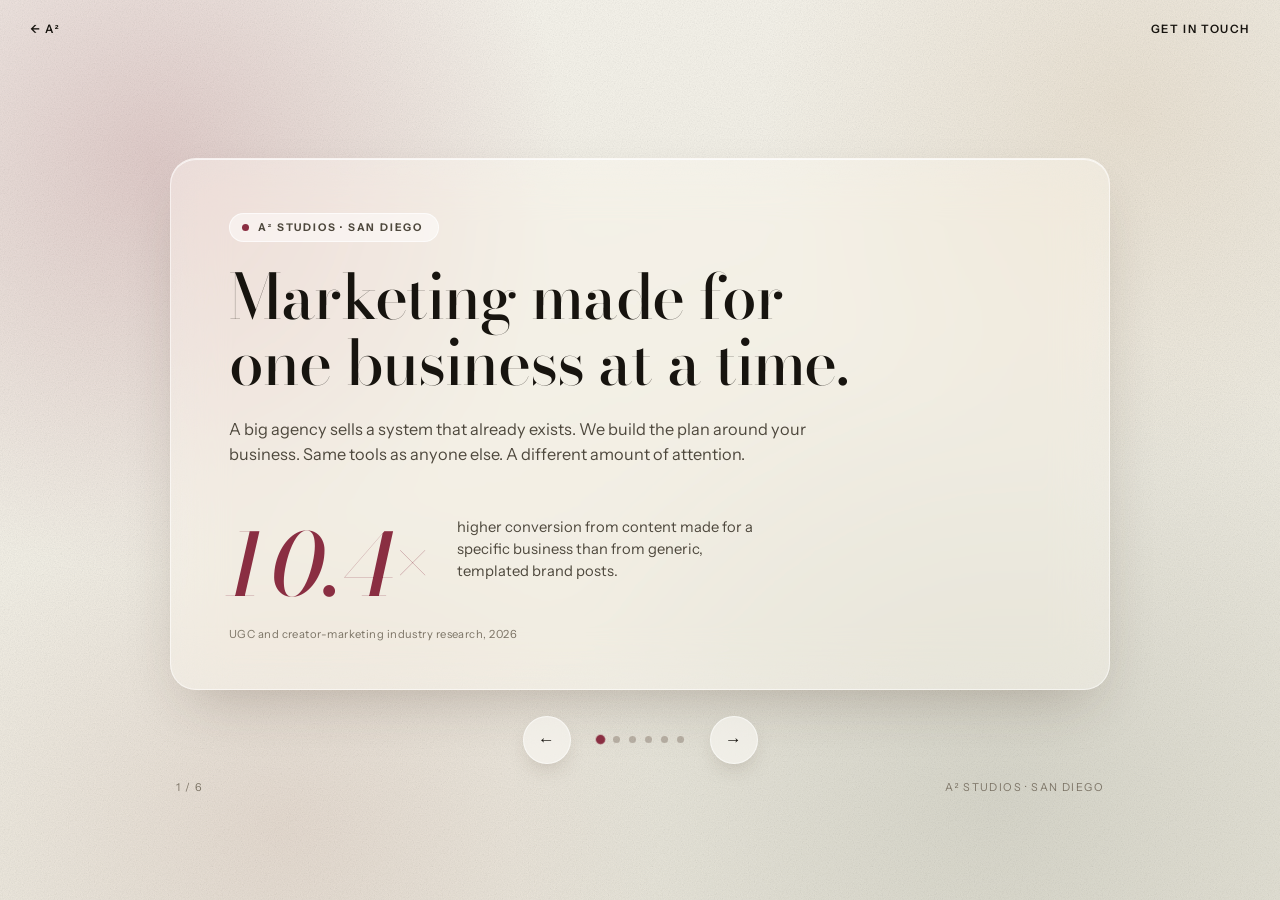
==== commit 608c5bd1: "Create why-we-win.html" ====
--- a/why-we-win.html
+++ b/why-we-win.html
@@ -3,8 +3,8 @@
 <head>
   <meta charset="UTF-8" />
   <meta name="viewport" content="width=device-width, initial-scale=1.0" />
-  <title>Why A² · Marketing built for one business</title>
-  <meta name="description" content="A² builds marketing plans around one business at a time. The case for a small, personal studio over a big agency, in ethos, pathos, and logos." />
+  <title>Why A² Studios · Marketing built for one business</title>
+  <meta name="description" content="A² Studios builds marketing plans around one business at a time. Why a small San Diego studio beats a big agency for local businesses." />
   <link rel="preconnect" href="https://fonts.googleapis.com">
   <link rel="preconnect" href="https://fonts.gstatic.com" crossorigin>
   <link href="https://fonts.googleapis.com/css2?family=Bodoni+Moda:ital,wght@0,400;0,500;0,600;1,400;1,500&family=Instrument+Sans:wght@400;500;600;700&display=swap" rel="stylesheet">
@@ -16,8 +16,8 @@
       --cream:        #f6f1e6;
       --maroon:       #8a2e42;
       --ochre:        #96762a;
-      --glass:        rgba(252, 249, 242, 0.42);
-      --glass-strong: rgba(252, 249, 242, 0.62);
+      --glass:        rgba(252, 251, 246, 0.42);
+      --glass-strong: rgba(252, 251, 246, 0.62);
       --glass-edge:   rgba(255, 255, 255, 0.55);
       --glass-shadow: 0 24px 60px -20px rgba(60, 40, 25, 0.28);
     }
@@ -31,7 +31,7 @@
       min-height: 100%;
       font-family: 'Instrument Sans', -apple-system, BlinkMacSystemFont, 'Segoe UI', sans-serif;
       color: var(--ink);
-      background: #ece3d2;
+      background: #f1eee4;
       overflow-x: hidden;
     }
 
@@ -41,11 +41,11 @@
       inset: 0;
       z-index: -2;
       background:
-        radial-gradient(52vw 52vw at 12% 18%, rgba(138, 46, 66, 0.30), transparent 62%),
-        radial-gradient(46vw 46vw at 88% 12%, rgba(196, 140, 74, 0.34), transparent 62%),
-        radial-gradient(60vw 58vw at 78% 88%, rgba(110, 106, 62, 0.30), transparent 64%),
-        radial-gradient(48vw 44vw at 22% 92%, rgba(173, 96, 62, 0.26), transparent 62%),
-        linear-gradient(160deg, #f3ecdd 0%, #e8dcc6 48%, #e2d4bd 100%);
+        radial-gradient(52vw 52vw at 12% 18%, rgba(138, 46, 66, 0.20), transparent 62%),
+        radial-gradient(46vw 46vw at 88% 12%, rgba(198, 168, 132, 0.20), transparent 62%),
+        radial-gradient(60vw 58vw at 78% 88%, rgba(122, 130, 116, 0.18), transparent 64%),
+        radial-gradient(48vw 44vw at 22% 92%, rgba(176, 126, 118, 0.16), transparent 62%),
+        linear-gradient(160deg, #f8f6ef 0%, #f1eee4 50%, #eae7db 100%);
     }
 
     /* grain, so the gradient reads like paper rather than a screen */
@@ -274,19 +274,6 @@
     .fill.m { background: var(--maroon); }
     .fill.o { background: var(--ochre); }
 
-    .key {
-      display: flex;
-      gap: 22px;
-      flex-wrap: wrap;
-      margin-top: 22px;
-      font-size: 0.79rem;
-      color: var(--ink-soft);
-    }
-    .key span { display: inline-flex; align-items: center; gap: 8px; }
-    .key i { width: 11px; height: 11px; border-radius: 3px; display: block; }
-    .key i.m { background: var(--maroon); }
-    .key i.o { background: var(--ochre); }
-
     /* ---- Comparison ---- */
     .compare {
       display: grid;
@@ -331,7 +318,7 @@
     .col.ours li { color: rgba(246, 241, 230, 0.92); }
     .col.ours li::before { background: rgba(246, 241, 230, 0.65); }
 
-    /* ---- Services ---- */
+    /* ---- CTA ---- */
     .cta {
       margin: 30px 0 0;
       font-family: 'Bodoni Moda', Georgia, serif;
@@ -415,10 +402,10 @@
 
         <!-- 1 -->
         <div class="slide is-active">
-          <span class="label">A² · San Diego</span>
+          <span class="label">A² Studios · San Diego</span>
           <h1>Marketing made for one business at a time.</h1>
           <div class="body">
-            <p class="lede">A big agency sells you a system that already exists. We build the plan around what your business actually is, who already loves it, and where it can grow next. Same tools as anyone else, ours included. Different amount of attention.</p>
+            <p class="lede">A big agency sells a system that already exists. We build the plan around your business. Same tools as anyone else. A different amount of attention.</p>
             <div class="figure-row">
               <span class="figure">10.4×</span>
               <p class="figure-note">higher conversion from content made for a specific business than from generic, templated brand posts.</p>
@@ -427,35 +414,35 @@
           <p class="note">UGC and creator-marketing industry research, 2026</p>
         </div>
 
-        <!-- 2 · ETHOS -->
+        <!-- 2 -->
         <div class="slide">
-          <span class="label">Ethos</span>
-          <h2>You get the two people doing the work.</h2>
+          <span class="label">Who you work with</span>
+          <h2>You talk to whoever is making the work.</h2>
           <div class="body">
-            <p class="lede">Ava and Amy. No account manager in the middle, no junior learning on your budget. We shoot it, design it, write it, and plan it. We use good tools to move quicker than a two-person studio should be able to, AI among them. What never gets handed off is the thinking about your business.</p>
+            <p class="lede">No account manager in the middle. We shoot it, design it, write it, and plan it. Good tools keep us fast, AI included. The thinking stays ours.</p>
             <div class="tiles">
               <div class="tile">
-                <h3>One phone number</h3>
-                <p>You text the people making the work, not a ticket queue.</p>
+                <h3>Direct line</h3>
+                <p>You text us, not a ticket queue.</p>
               </div>
               <div class="tile">
-                <h3>Both halves</h3>
-                <p>Creative and strategy under one roof, so the photos and the campaign were planned together.</p>
+                <h3>One roof</h3>
+                <p>The photos and the campaign get planned together.</p>
               </div>
               <div class="tile">
-                <h3>Here, actually</h3>
-                <p>We know the neighborhoods, the seasons, and who your customers already are.</p>
+                <h3>Local</h3>
+                <p>We know the neighborhoods, the seasons, your customers.</p>
               </div>
             </div>
           </div>
         </div>
 
-        <!-- 3 · PATHOS -->
+        <!-- 3 -->
         <div class="slide">
-          <span class="label">Pathos</span>
+          <span class="label">Why it works</span>
           <h2>People remember people.</h2>
           <div class="body">
-            <p class="lede">Your regulars don't come back for a logo. They come back for the person at the counter, the light at four in the afternoon, the thing you do that nobody else in town bothers to do. That is what we point a camera at, and it is the part an agency template has no way of knowing.</p>
+            <p class="lede">Your regulars come back for the person at the counter, not the logo. That is what we point a camera at. A template has no way of knowing it.</p>
             <div class="bars">
               <div>
                 <div class="bar-head"><span>Trust content more when a real, visible person is in it</span><span class="v">78%</span></div>
@@ -470,12 +457,12 @@
           <p class="note">Animoto, 2026 State of Video Report</p>
         </div>
 
-        <!-- 4 · LOGOS -->
+        <!-- 4 -->
         <div class="slide">
-          <span class="label">Logos</span>
-          <h2>Specific outperforms generic, and it isn't close.</h2>
+          <span class="label">The numbers</span>
+          <h2>Specific outperforms generic.</h2>
           <div class="body">
-            <p class="lede">Every number below compares content built around one real business against the polished, general-purpose version. This is the whole argument for paying attention to a single client at a time.</p>
+            <p class="lede">Content built around one real business, measured against the general-purpose version.</p>
             <div class="stats">
               <div class="stat"><span class="n">10.4×</span><p>more conversions than generic brand-produced posts</p></div>
               <div class="stat"><span class="n">59%</span><p>more engagement at the same media cost</p></div>
@@ -486,54 +473,54 @@
           <p class="note">Compiled from UGC and creator-marketing industry research, 2026</p>
         </div>
 
-        <!-- 5 · The difference -->
+        <!-- 5 -->
         <div class="slide">
           <span class="label">The difference</span>
           <h2>Where the money actually goes.</h2>
           <div class="body">
-            <p class="lede">Most of an agency retainer pays for the layers between you and the work. Ours pays for the work.</p>
+            <p class="lede">An agency retainer pays for the layers between you and the work. Ours pays for the work.</p>
             <div class="compare">
               <div class="col">
                 <h3>A big agency</h3>
                 <ul>
-                  <li>A deck adapted from the last client in your category</li>
-                  <li>An account manager relaying notes to someone you never meet</li>
-                  <li>Retainer minimums sized for much bigger companies</li>
+                  <li>A deck recycled from your category</li>
+                  <li>Your notes relayed to someone you never meet</li>
+                  <li>Minimums sized for bigger companies</li>
                   <li>Two weeks to change a headline</li>
-                  <li>Content that could belong to any business on the block</li>
+                  <li>Content that fits any business on the block</li>
                 </ul>
               </div>
               <div class="col ours">
-                <h3>A²</h3>
+                <h3>A² Studios</h3>
                 <ul>
-                  <li>A plan built from your sales, your seasons, your regulars</li>
-                  <li>The two people who shoot and design it, reachable directly</li>
-                  <li>Scoped to what a local business can genuinely spend</li>
-                  <li>A change turned around the same day, usually</li>
-                  <li>Content nobody else could have made, because it is yours</li>
+                  <li>A plan from your sales, seasons, regulars</li>
+                  <li>Direct access to whoever is making it</li>
+                  <li>Scoped to what a local business spends</li>
+                  <li>Changes the same day, usually</li>
+                  <li>Content only your business could have</li>
                 </ul>
               </div>
             </div>
           </div>
         </div>
 
-        <!-- 6 · Work with us -->
+        <!-- 6 -->
         <div class="slide">
           <span class="label">Work with us</span>
-          <h2>Three things, done by the same two people.</h2>
+          <h2>Three things, start to finish.</h2>
           <div class="body">
             <div class="tiles">
               <div class="tile">
                 <h3>Content &amp; Storytelling</h3>
-                <p>Photography, video, and social content shot at your place, about your business.</p>
+                <p>Photo, video, and social, shot at your place.</p>
               </div>
               <div class="tile">
                 <h3>Brand &amp; Design</h3>
-                <p>Logo, brand direction, flyers and print, consistent because two people built all of it.</p>
+                <p>Logo, brand direction, flyers and print.</p>
               </div>
               <div class="tile">
                 <h3>Marketing</h3>
-                <p>Email, campaigns, and a content plan set to your calendar rather than a generic one.</p>
+                <p>Email, campaigns, and a plan on your calendar.</p>
               </div>
             </div>
             <p class="cta">Let's build yours. <a href="index.html#contact">Tell us about your business.</a></p>
@@ -549,7 +536,7 @@
       </div>
       <div class="foot">
         <span id="count">1 / 6</span>
-        <span>A² · San Diego</span>
+        <span>A² Studios · San Diego</span>
       </div>
     </div>
   </div>
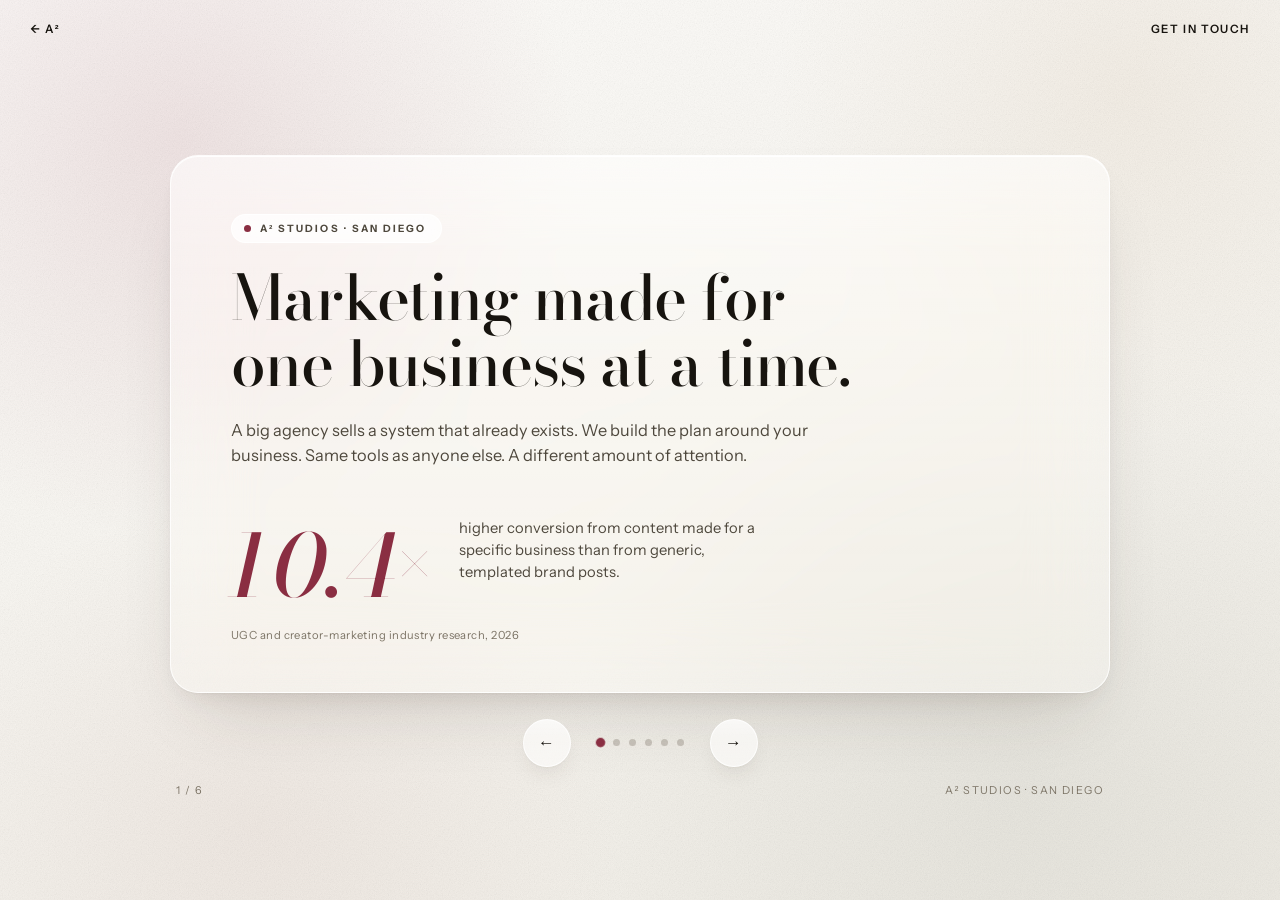
==== commit 785a616f: "Whiter, glassier look across homepage and Why A2 deck Co-Authored-By: Claude Opus 5 <noreply@anthrop" ====
--- a/why-we-win.html
+++ b/why-we-win.html
@@ -4,7 +4,7 @@
   <meta charset="UTF-8" />
   <meta name="viewport" content="width=device-width, initial-scale=1.0" />
   <title>Why A² Studios · Marketing built for one business</title>
-  <meta name="description" content="A² Studios builds marketing plans around one business at a time. Why a small San Diego studio beats a big agency for local businesses." />
+  <meta name="description" content="A² builds marketing plans around one business at a time. Why a small San Diego studio beats a big agency for local businesses." />
   <link rel="preconnect" href="https://fonts.googleapis.com">
   <link rel="preconnect" href="https://fonts.gstatic.com" crossorigin>
   <link href="https://fonts.googleapis.com/css2?family=Bodoni+Moda:ital,wght@0,400;0,500;0,600;1,400;1,500&family=Instrument+Sans:wght@400;500;600;700&display=swap" rel="stylesheet">
@@ -16,10 +16,14 @@
       --cream:        #f6f1e6;
       --maroon:       #8a2e42;
       --ochre:        #96762a;
-      --glass:        rgba(252, 251, 246, 0.42);
-      --glass-strong: rgba(252, 251, 246, 0.62);
-      --glass-edge:   rgba(255, 255, 255, 0.55);
-      --glass-shadow: 0 24px 60px -20px rgba(60, 40, 25, 0.28);
+      --glass:        rgba(255, 255, 255, 0.32);
+      --glass-strong: rgba(255, 255, 255, 0.50);
+      --glass-edge:   rgba(255, 255, 255, 0.78);
+      --sheen: linear-gradient(180deg, rgba(255,255,255,0.46) 0%, rgba(255,255,255,0.10) 38%, rgba(255,255,255,0.03) 100%);
+      --glass-shadow:
+        0 1px 2px rgba(58, 44, 32, 0.04),
+        0 10px 24px -10px rgba(58, 44, 32, 0.10),
+        0 36px 70px -30px rgba(58, 44, 32, 0.20);
     }
 
     * { box-sizing: border-box; }
@@ -31,7 +35,7 @@
       min-height: 100%;
       font-family: 'Instrument Sans', -apple-system, BlinkMacSystemFont, 'Segoe UI', sans-serif;
       color: var(--ink);
-      background: #f1eee4;
+      background: #f7f5f0;
       overflow-x: hidden;
     }
 
@@ -41,11 +45,11 @@
       inset: 0;
       z-index: -2;
       background:
-        radial-gradient(52vw 52vw at 12% 18%, rgba(138, 46, 66, 0.20), transparent 62%),
-        radial-gradient(46vw 46vw at 88% 12%, rgba(198, 168, 132, 0.20), transparent 62%),
-        radial-gradient(60vw 58vw at 78% 88%, rgba(122, 130, 116, 0.18), transparent 64%),
-        radial-gradient(48vw 44vw at 22% 92%, rgba(176, 126, 118, 0.16), transparent 62%),
-        linear-gradient(160deg, #f8f6ef 0%, #f1eee4 50%, #eae7db 100%);
+        radial-gradient(50vw 50vw at 14% 16%, rgba(138, 46, 66, 0.11), transparent 62%),
+        radial-gradient(44vw 44vw at 88% 10%, rgba(198, 168, 132, 0.12), transparent 62%),
+        radial-gradient(58vw 56vw at 80% 88%, rgba(122, 130, 116, 0.10), transparent 64%),
+        radial-gradient(46vw 42vw at 20% 92%, rgba(176, 126, 118, 0.09), transparent 62%),
+        linear-gradient(160deg, #fdfcfa 0%, #f7f5f0 48%, #f1eee7 100%);
     }
 
     /* grain, so the gradient reads like paper rather than a screen */
@@ -54,7 +58,7 @@
       inset: 0;
       z-index: -1;
       pointer-events: none;
-      opacity: 0.42;
+      opacity: 0.28;
       mix-blend-mode: multiply;
       background-image: url("data:image/svg+xml,%3Csvg xmlns='http://www.w3.org/2000/svg' width='220' height='220'%3E%3Cfilter id='n'%3E%3CfeTurbulence type='fractalNoise' baseFrequency='0.85' numOctaves='3' stitchTiles='stitch'/%3E%3CfeColorMatrix type='saturate' values='0'/%3E%3C/filter%3E%3Crect width='220' height='220' filter='url(%23n)' opacity='0.5'/%3E%3C/svg%3E");
     }
@@ -91,16 +95,17 @@
 
     .stage {
       position: relative;
-      border-radius: 26px;
-      padding: 54px 58px 48px;
+      border-radius: 28px;
+      padding: 58px 60px 50px;
       min-height: 520px;
       display: flex;
       flex-direction: column;
-      background: var(--glass);
-      backdrop-filter: blur(26px) saturate(150%);
-      -webkit-backdrop-filter: blur(26px) saturate(150%);
+      background-color: var(--glass);
+      background-image: var(--sheen);
+      backdrop-filter: blur(38px) saturate(180%);
+      -webkit-backdrop-filter: blur(38px) saturate(180%);
       border: 1px solid var(--glass-edge);
-      box-shadow: var(--glass-shadow), inset 0 1px 0 rgba(255,255,255,0.7);
+      box-shadow: var(--glass-shadow), inset 0 1px 0 rgba(255,255,255,0.9);
       overflow: hidden;
     }
 
@@ -120,12 +125,14 @@
       align-self: flex-start;
       padding: 7px 15px 7px 12px;
       border-radius: 999px;
-      background: rgba(255,255,255,0.5);
-      border: 1px solid rgba(255,255,255,0.7);
-      font-size: 0.66rem;
+      background: rgba(255,255,255,0.62);
+      border: 1px solid rgba(255,255,255,0.8);
+      backdrop-filter: blur(10px);
+      -webkit-backdrop-filter: blur(10px);
+      font-size: 0.63rem;
       font-weight: 700;
       text-transform: uppercase;
-      letter-spacing: 0.17em;
+      letter-spacing: 0.2em;
       color: var(--ink-soft);
       margin-bottom: 22px;
     }
@@ -198,9 +205,12 @@
     .tile {
       padding: 20px 20px 22px;
       border-radius: 16px;
-      background: var(--glass-strong);
-      border: 1px solid rgba(255,255,255,0.6);
-      box-shadow: inset 0 1px 0 rgba(255,255,255,0.8);
+      background-color: var(--glass-strong);
+      background-image: var(--sheen);
+      backdrop-filter: blur(16px) saturate(150%);
+      -webkit-backdrop-filter: blur(16px) saturate(150%);
+      border: 1px solid rgba(255,255,255,0.72);
+      box-shadow: 0 8px 22px -14px rgba(58,44,32,0.16), inset 0 1px 0 rgba(255,255,255,0.92);
     }
     .tile h3 {
       font-family: 'Bodoni Moda', Georgia, serif;
@@ -226,9 +236,12 @@
     .stat {
       padding: 22px 18px;
       border-radius: 16px;
-      background: var(--glass-strong);
-      border: 1px solid rgba(255,255,255,0.6);
-      box-shadow: inset 0 1px 0 rgba(255,255,255,0.8);
+      background-color: var(--glass-strong);
+      background-image: var(--sheen);
+      backdrop-filter: blur(16px) saturate(150%);
+      -webkit-backdrop-filter: blur(16px) saturate(150%);
+      border: 1px solid rgba(255,255,255,0.72);
+      box-shadow: 0 8px 22px -14px rgba(58,44,32,0.16), inset 0 1px 0 rgba(255,255,255,0.92);
     }
     .stat .n {
       font-family: 'Bodoni Moda', Georgia, serif;
@@ -261,8 +274,8 @@
     .track {
       height: 10px;
       border-radius: 999px;
-      background: rgba(255,255,255,0.55);
-      border: 1px solid rgba(255,255,255,0.7);
+      background: rgba(255,255,255,0.62);
+      border: 1px solid rgba(255,255,255,0.78);
       overflow: hidden;
     }
     .fill {
@@ -273,6 +286,19 @@
     }
     .fill.m { background: var(--maroon); }
     .fill.o { background: var(--ochre); }
+
+    .key {
+      display: flex;
+      gap: 22px;
+      flex-wrap: wrap;
+      margin-top: 22px;
+      font-size: 0.79rem;
+      color: var(--ink-soft);
+    }
+    .key span { display: inline-flex; align-items: center; gap: 8px; }
+    .key i { width: 11px; height: 11px; border-radius: 3px; display: block; }
+    .key i.m { background: var(--maroon); }
+    .key i.o { background: var(--ochre); }
 
     /* ---- Comparison ---- */
     .compare {
@@ -284,14 +310,18 @@
     .col {
       border-radius: 18px;
       padding: 20px 22px 22px;
-      background: var(--glass-strong);
-      border: 1px solid rgba(255,255,255,0.6);
-      box-shadow: inset 0 1px 0 rgba(255,255,255,0.8);
+      background-color: var(--glass-strong);
+      background-image: var(--sheen);
+      backdrop-filter: blur(16px) saturate(150%);
+      -webkit-backdrop-filter: blur(16px) saturate(150%);
+      border: 1px solid rgba(255,255,255,0.72);
+      box-shadow: 0 8px 22px -14px rgba(58,44,32,0.16), inset 0 1px 0 rgba(255,255,255,0.92);
     }
     .col.ours {
-      background: rgba(138, 46, 66, 0.9);
-      border-color: rgba(255,255,255,0.28);
-      box-shadow: inset 0 1px 0 rgba(255,255,255,0.22);
+      background-color: rgba(116, 32, 50, 0.95);
+      background-image: linear-gradient(180deg, rgba(255,255,255,0.18) 0%, rgba(255,255,255,0.03) 42%);
+      border-color: rgba(255,255,255,0.22);
+      box-shadow: 0 18px 40px -20px rgba(80,22,36,0.55), inset 0 1px 0 rgba(255,255,255,0.3);
     }
     .col h3 {
       font-family: 'Bodoni Moda', Georgia, serif;
@@ -318,7 +348,7 @@
     .col.ours li { color: rgba(246, 241, 230, 0.92); }
     .col.ours li::before { background: rgba(246, 241, 230, 0.65); }
 
-    /* ---- CTA ---- */
+    /* ---- Services ---- */
     .cta {
       margin: 30px 0 0;
       font-family: 'Bodoni Moda', Georgia, serif;
@@ -341,11 +371,12 @@
     .arrow {
       width: 48px; height: 48px;
       border-radius: 50%;
-      background: var(--glass-strong);
-      backdrop-filter: blur(14px);
-      -webkit-backdrop-filter: blur(14px);
+      background-color: rgba(255,255,255,0.6);
+      background-image: var(--sheen);
+      backdrop-filter: blur(20px) saturate(160%);
+      -webkit-backdrop-filter: blur(20px) saturate(160%);
       border: 1px solid var(--glass-edge);
-      box-shadow: 0 10px 24px -12px rgba(60,40,25,0.4);
+      box-shadow: 0 1px 2px rgba(58,44,32,0.04), 0 12px 26px -14px rgba(58,44,32,0.3);
       color: var(--ink);
       font-size: 1.05rem;
       cursor: pointer;
@@ -360,7 +391,7 @@
     .dots span {
       width: 7px; height: 7px;
       border-radius: 50%;
-      background: rgba(60,40,25,0.26);
+      background: rgba(58,44,32,0.22);
       cursor: pointer;
       transition: background 0.18s, transform 0.18s;
     }
@@ -414,7 +445,7 @@
           <p class="note">UGC and creator-marketing industry research, 2026</p>
         </div>
 
-        <!-- 2 -->
+        <!-- 2 · Who you work with -->
         <div class="slide">
           <span class="label">Who you work with</span>
           <h2>You talk to whoever is making the work.</h2>
@@ -437,7 +468,7 @@
           </div>
         </div>
 
-        <!-- 3 -->
+        <!-- 3 · Why it works -->
         <div class="slide">
           <span class="label">Why it works</span>
           <h2>People remember people.</h2>
@@ -457,7 +488,7 @@
           <p class="note">Animoto, 2026 State of Video Report</p>
         </div>
 
-        <!-- 4 -->
+        <!-- 4 · The numbers -->
         <div class="slide">
           <span class="label">The numbers</span>
           <h2>Specific outperforms generic.</h2>
@@ -473,7 +504,7 @@
           <p class="note">Compiled from UGC and creator-marketing industry research, 2026</p>
         </div>
 
-        <!-- 5 -->
+        <!-- 5 · The difference -->
         <div class="slide">
           <span class="label">The difference</span>
           <h2>Where the money actually goes.</h2>
@@ -491,7 +522,7 @@
                 </ul>
               </div>
               <div class="col ours">
-                <h3>A² Studios</h3>
+                <h3>A²</h3>
                 <ul>
                   <li>A plan from your sales, seasons, regulars</li>
                   <li>Direct access to whoever is making it</li>
@@ -504,7 +535,7 @@
           </div>
         </div>
 
-        <!-- 6 -->
+        <!-- 6 · Work with us -->
         <div class="slide">
           <span class="label">Work with us</span>
           <h2>Three things, start to finish.</h2>
